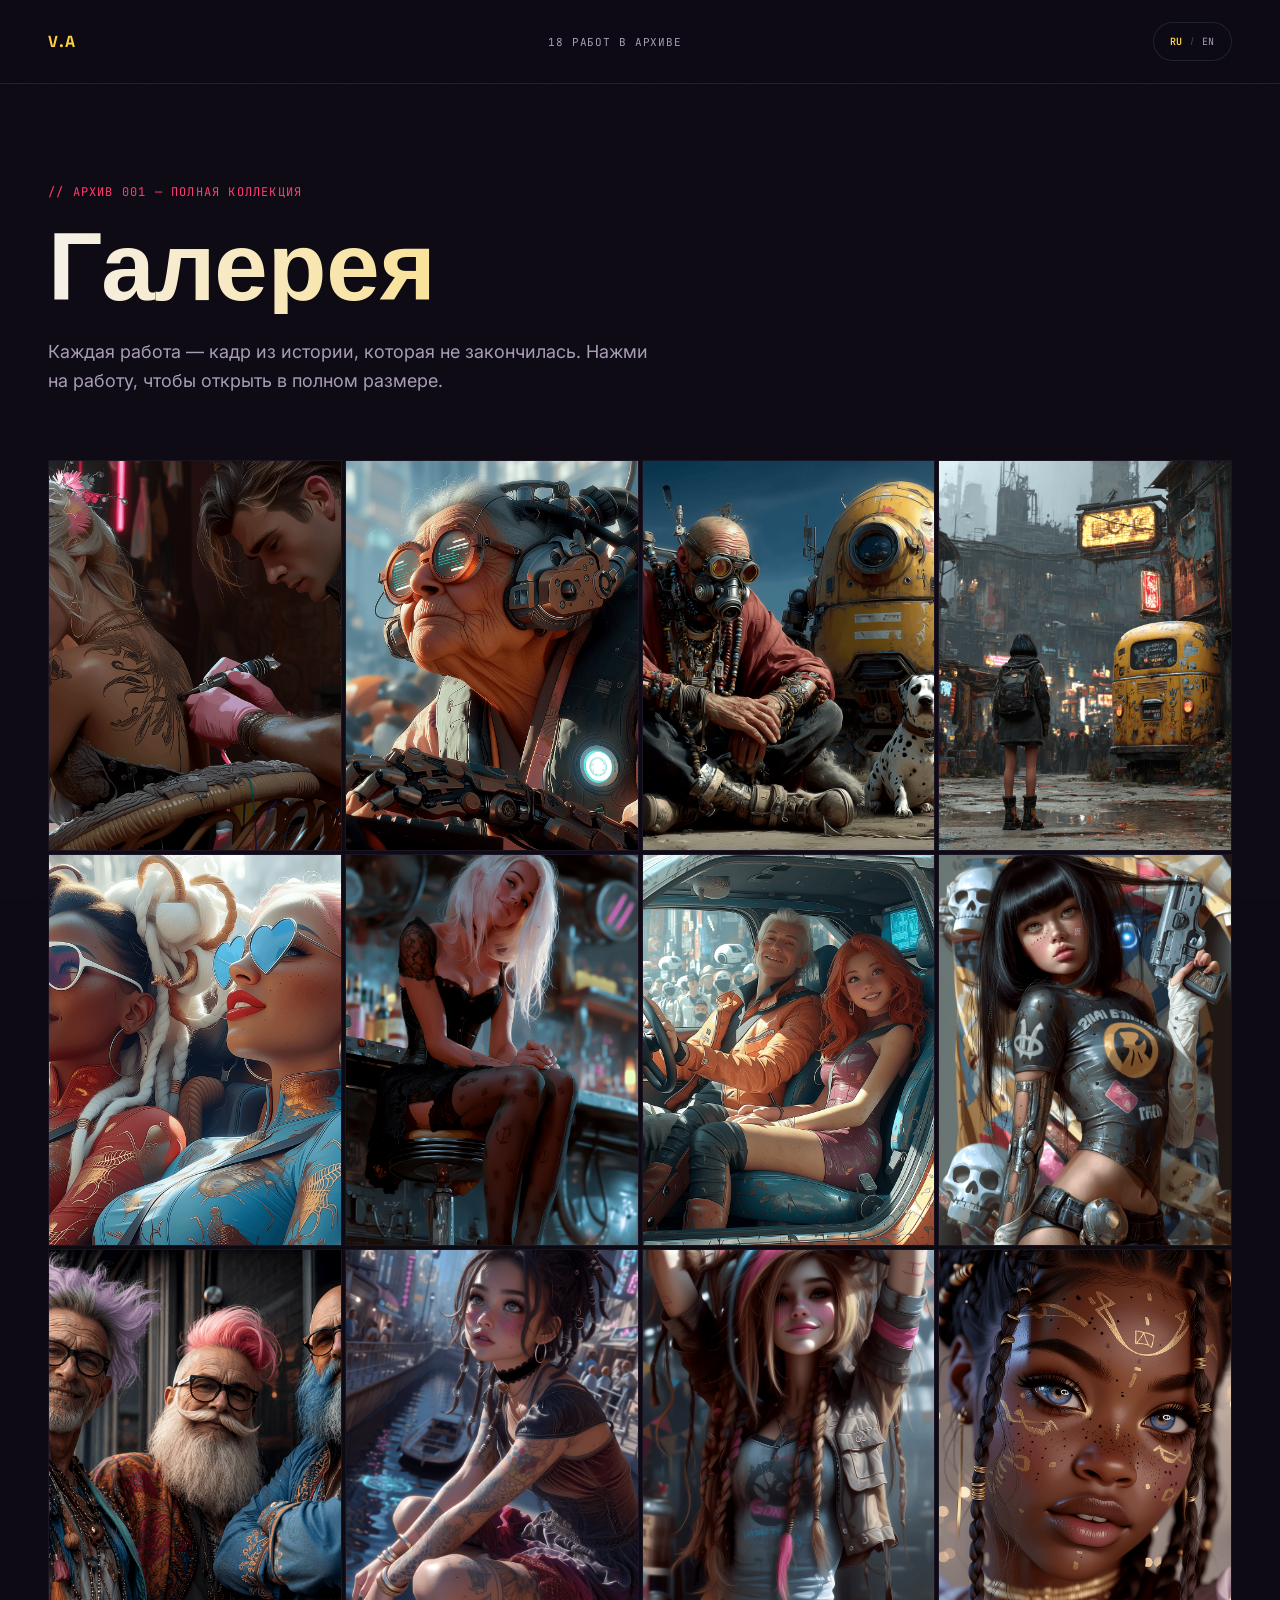
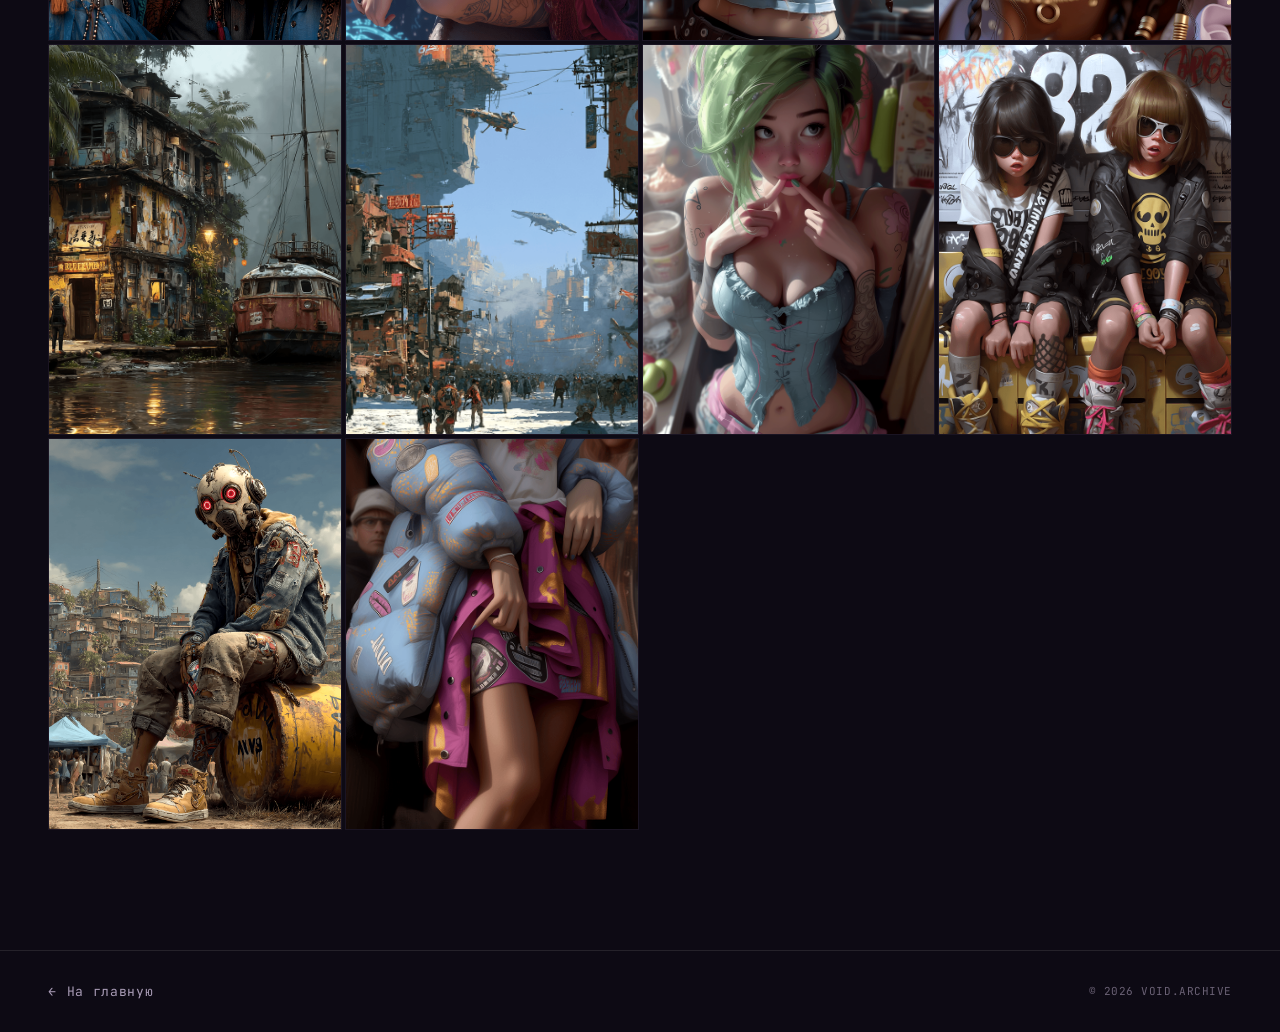
==== gallery.html @ def4d303 "Add files via upload" ====
<!DOCTYPE html>
<html lang="ru">
<head>
<meta charset="UTF-8">
<meta name="viewport" content="width=device-width, initial-scale=1.0">
<title>VOID.ARCHIVE — Галерея</title>
<link rel="preconnect" href="https://fonts.googleapis.com">
<link rel="preconnect" href="https://fonts.gstatic.com" crossorigin>
<link href="https://fonts.googleapis.com/css2?family=Space+Grotesk:wght@400;500;600;700&family=Inter:wght@400;500&family=JetBrains+Mono:wght@400;500&display=swap" rel="stylesheet">
<link rel="stylesheet" href="style.css">
<link rel="stylesheet" href="gallery-page.css">
</head>
<body class="gallery-page-body">

<div class="grain"></div>

<!-- top bar -->
<header class="exhibit-bar">
  <a href="index.html" class="exhibit-bar__logo">V.A</a>
  <span class="exhibit-bar__count" id="galleryCount">— works in the archive</span>
  <button class="lang-switch lang-switch--exhibit" id="langSwitch" aria-label="Switch language">
    <span class="lang-switch__opt active" data-lang="ru">RU</span>
    <span class="lang-switch__sep">/</span>
    <span class="lang-switch__opt" data-lang="en">EN</span>
  </button>
</header>

<!-- exhibit intro -->
<section class="exhibit-intro">
  <p class="exhibit-intro__eyebrow">// АРХИВ 001 — ПОЛНАЯ КОЛЛЕКЦИЯ</p>
  <h1 class="exhibit-intro__title" data-i18n="gallery.title">Галерея</h1>
  <p class="exhibit-intro__desc" data-i18n="gallery.desc">Каждая работа — кадр из истории, которая не закончилась. Нажми на работу, чтобы открыть в полном размере.</p>
</section>

<!-- full gallery -->
<section class="exhibit-grid-wrap">
  <div class="exhibit-grid" id="galleryGrid">
    <!-- generated by JS -->
  </div>
</section>

<footer class="exhibit-footer">
  <a href="index.html" class="exhibit-footer__back">
    <span class="exhibit-footer__arrow">←</span>
    <span data-i18n="gallery.back">На главную</span>
  </a>
  <span class="exhibit-footer__copy">© 2026 VOID.ARCHIVE</span>
</footer>

<script src="data.js"></script>
<script src="lightbox.js"></script>
<script src="gallery.js"></script>
</body>
</html>
---- style.css ----
/* ===== TOKENS ===== */
:root {
  --bg: #0d0a14;
  --surface: #1a1422;
  --surface-2: #221a2d;
  --text: #f5f0e8;
  --text-dim: #a89bb5;
  --accent: #ffd23f;
  --accent-2: #ff3d6e;
  --accent-3: #00e5ff;
  --border: rgba(245, 240, 232, 0.1);
  --font-display: 'Space Grotesk', sans-serif;
  --font-body: 'Inter', sans-serif;
  --font-mono: 'JetBrains Mono', monospace;
}

* { margin: 0; padding: 0; box-sizing: border-box; }

html { scroll-behavior: smooth; }

body {
  background: var(--bg);
  color: var(--text);
  font-family: var(--font-body);
  overflow-x: hidden;
  -webkit-font-smoothing: antialiased;
}

a { color: inherit; text-decoration: none; }

::selection { background: var(--accent); color: var(--bg); }

/* ===== ATMOSPHERE ===== */
.grain {
  position: fixed; inset: 0; pointer-events: none; z-index: 100;
  opacity: 0.04; mix-blend-mode: overlay;
  background-image: url("data:image/svg+xml,%3Csvg xmlns='http://www.w3.org/2000/svg' width='100' height='100'%3E%3Cfilter id='n'%3E%3CfeTurbulence type='fractalNoise' baseFrequency='0.9' numOctaves='2' stitchTiles='stitch'/%3E%3C/filter%3E%3Crect width='100%25' height='100%25' filter='url(%23n)'/%3E%3C/svg%3E");
}

.scanline {
  position: fixed; top: 0; left: 0; width: 100%; height: 2px;
  background: linear-gradient(90deg, transparent, var(--accent-2), var(--accent), var(--accent-3), transparent);
  opacity: 0.3; z-index: 99; pointer-events: none;
  animation: scan 8s linear infinite;
}
@keyframes scan {
  0% { top: -2px; }
  100% { top: 100%; }
}

@media (prefers-reduced-motion: reduce) {
  .scanline { display: none; }
  html { scroll-behavior: auto; }
  * { animation-duration: 0.01ms !important; transition-duration: 0.01ms !important; }
}

/* ===== SIDE NAV ===== */
.side-nav {
  position: fixed; top: 0; left: 0; height: 100vh; width: 88px;
  display: flex; flex-direction: column; align-items: center;
  justify-content: center; gap: 80px; padding: 32px 0;
  z-index: 50; border-right: 1px solid var(--border);
  background: rgba(8, 9, 12, 0.6); backdrop-filter: blur(8px);
}

.side-nav__brand {
  position: absolute; top: 32px;
  font-family: var(--font-display); font-weight: 700; font-size: 14px;
  letter-spacing: 0.1em; color: var(--accent);
  writing-mode: vertical-rl;
}

.side-nav__links {
  list-style: none; display: flex; flex-direction: column; gap: 40px;
}

.side-nav__links a {
  display: block; font-family: var(--font-mono); font-size: 11px;
  letter-spacing: 0.05em; color: var(--text-dim);
  writing-mode: vertical-rl; text-orientation: mixed;
  position: relative; padding-left: 16px;
  transition: color 0.3s ease;
}

.side-nav__links a::before {
  content: attr(data-label);
  position: absolute; top: -20px; left: 50%; transform: translateX(-50%);
  font-size: 9px; color: var(--accent); opacity: 0.6;
}

.side-nav__links a:hover,
.side-nav__links a.active {
  color: var(--text);
}

.side-nav__links a.active::after {
  content: ''; position: absolute; right: -14px; top: 50%;
  width: 4px; height: 4px; border-radius: 50%;
  background: var(--accent); box-shadow: 0 0 8px var(--accent);
}

.lang-switch {
  position: fixed; top: 32px; left: 24px; z-index: 60;
  display: flex; align-items: center; gap: 6px;
  background: rgba(13,10,20,0.6); backdrop-filter: blur(8px);
  border: 1px solid var(--border); border-radius: 20px;
  padding: 8px 4px; cursor: pointer;
  writing-mode: vertical-rl;
}

.lang-switch__opt {
  font-family: var(--font-mono); font-size: 10px; letter-spacing: 0.05em;
  color: var(--text-dim); padding: 4px 2px; transition: color 0.3s ease;
}

.lang-switch__opt.active { color: var(--accent); font-weight: 600; }

.lang-switch__sep { color: var(--text-dim); opacity: 0.4; font-size: 10px; }

@media (max-width: 768px) {
  .lang-switch {
    top: 16px; left: auto; right: 16px;
    writing-mode: horizontal-tb;
    padding: 8px 12px;
  }
}

@media (max-width: 768px) {
  .side-nav { display: none; }
}

/* ===== HERO ===== */
.hero {
  position: relative; min-height: 100vh; margin-left: 88px;
  display: flex; align-items: center; padding: 0 80px;
  overflow: hidden;
}

.hero__bg {
  position: absolute; inset: 0; z-index: -2;
  overflow: hidden;
}

.hero__slide {
  position: absolute; inset: 0;
  background-size: cover; background-position: center;
  opacity: 0; transition: opacity 1.8s ease;
}

.hero__slide.active { opacity: 1; }

.hero__bg::after {
  content: '';
  position: absolute; inset: 0;
  background:
    linear-gradient(180deg, rgba(13,10,20,0.55) 0%, rgba(13,10,20,0.75) 55%, rgba(13,10,20,0.96) 100%),
    linear-gradient(90deg, rgba(13,10,20,0.5) 0%, transparent 45%);
  z-index: 1;
}

.hero__grid {
  position: absolute; inset: 0; z-index: -1; opacity: 0.4;
  background-image:
    linear-gradient(var(--border) 1px, transparent 1px),
    linear-gradient(90deg, var(--border) 1px, transparent 1px);
  background-size: 64px 64px;
  mask-image: linear-gradient(to bottom, transparent, rgba(0,0,0,0.6) 30%, transparent 80%);
}

.hero__content { max-width: 720px; }

.hero__eyebrow {
  font-family: var(--font-mono); font-size: 12px; color: var(--accent);
  letter-spacing: 0.08em; margin-bottom: 24px;
}

.hero__title {
  font-family: var(--font-display); font-weight: 700;
  font-size: clamp(42px, 7vw, 84px); line-height: 1.02;
  letter-spacing: -0.01em; display: flex; flex-direction: column;
  margin-bottom: 32px;
}

.hero__title .accent { color: var(--accent); }

.hero__sub {
  font-size: 17px; color: var(--text-dim); line-height: 1.6;
  margin-bottom: 40px; max-width: 480px;
}

.hero__cta {
  display: inline-flex; align-items: center; gap: 10px;
  font-family: var(--font-mono); font-size: 13px; letter-spacing: 0.05em;
  padding: 16px 28px; border: 1px solid var(--accent); color: var(--accent);
  border-radius: 2px; transition: all 0.35s ease; position: relative; z-index: 5;
}

.hero__cta:hover {
  background: linear-gradient(90deg, var(--accent-2), var(--accent));
  color: var(--bg); border-color: transparent;
  box-shadow: 0 4px 24px rgba(255, 61, 110, 0.35);
}

.hero__cta-arrow { transition: transform 0.3s ease; }
.hero__cta:hover .hero__cta-arrow { transform: translateY(3px); }

.hero__tag {
  position: absolute; bottom: 40px; right: 80px;
  font-family: var(--font-mono); font-size: 11px; color: var(--text-dim);
  letter-spacing: 0.1em; opacity: 0.5;
}

.hero__dots {
  position: absolute; bottom: 44px; left: 88px; z-index: 5;
  display: flex; gap: 10px;
}

.hero__dot {
  width: 28px; height: 3px; background: rgba(245,240,232,0.25);
  border: none; cursor: pointer; transition: background 0.3s ease;
  padding: 0;
}

.hero__dot.active { background: var(--accent); }

@media (max-width: 768px) {
  .hero__dots { left: 24px; }
}

@media (max-width: 768px) {
  .hero { margin-left: 0; padding: 0 24px; }
  .hero__tag { right: 24px; }
}

/* ===== SECTION HEAD (shared) ===== */
.section-head {
  margin-left: 88px; padding: 0 80px; max-width: 760px;
  margin-bottom: 64px;
}

.section-head__num {
  font-family: var(--font-mono); font-size: 12px; color: var(--accent);
  letter-spacing: 0.1em;
}

.section-head__title {
  font-family: var(--font-display); font-weight: 600;
  font-size: clamp(32px, 4vw, 48px); margin: 12px 0 16px;
}

.section-head__desc {
  color: var(--text-dim); font-size: 16px; line-height: 1.6;
}

@media (max-width: 768px) {
  .section-head { margin-left: 0; padding: 0 24px; }
}

/* ===== GALLERY ===== */
.gallery { padding: 120px 0 100px; }

.showcase__more {
  margin-left: 88px; padding: 0 80px;
  display: flex; justify-content: center; margin-top: 56px;
}

.showcase__more-btn {
  display: inline-flex; align-items: center; gap: 12px;
  font-family: var(--font-mono); font-size: 14px; letter-spacing: 0.05em;
  padding: 18px 36px; border: 1px solid var(--accent); color: var(--accent);
  border-radius: 2px; transition: all 0.35s ease;
}

.showcase__more-btn:hover {
  background: linear-gradient(90deg, var(--accent-2), var(--accent));
  color: var(--bg); border-color: transparent;
  box-shadow: 0 4px 24px rgba(255, 61, 110, 0.35);
}

.showcase__more-arrow { transition: transform 0.3s ease; }
.showcase__more-btn:hover .showcase__more-arrow { transform: translateX(4px); }

@media (max-width: 768px) {
  .showcase__more { margin-left: 0; padding: 0 24px; }
}


.gallery__grid {
  margin-left: 88px; padding: 0 80px;
  display: grid; grid-template-columns: repeat(3, 1fr); gap: 2px;
}

@media (max-width: 1024px) {
  .gallery__grid { grid-template-columns: repeat(2, 1fr); }
}
@media (max-width: 768px) {
  .gallery__grid { margin-left: 0; padding: 0 24px; grid-template-columns: 1fr; }
}

.work {
  position: relative; aspect-ratio: 4/5; overflow: hidden;
  background: var(--surface); cursor: pointer;
  border: 1px solid transparent;
  transition: border-color 0.4s ease;
}

.work:hover {
  border-color: var(--accent-2);
  box-shadow: 0 0 32px rgba(255, 61, 110, 0.18);
}

.work__img {
  position: absolute; inset: 0; width: 100%; height: 100%;
  object-fit: cover; display: block;
  filter: saturate(0.95) contrast(1.03);
  transition: transform 0.6s ease, filter 0.4s ease;
}

.work:hover .work__img {
  transform: scale(1.04);
  filter: saturate(1.05) contrast(1.05);
}

.work__placeholder {
  position: absolute; inset: 0;
  display: flex; flex-direction: column; align-items: center; justify-content: center;
  gap: 12px;
  background:
    repeating-linear-gradient(135deg, var(--surface) 0 2px, var(--surface-2) 2px 4px);
}

.work__placeholder-icon {
  font-family: var(--font-mono); font-size: 10px; color: var(--text-dim);
  letter-spacing: 0.1em; opacity: 0.6;
}

.work__info {
  position: absolute; left: 0; right: 0; bottom: 0; padding: 20px;
  background: linear-gradient(to top, rgba(8,9,12,0.92), transparent);
  transform: translateY(8px); opacity: 0;
  transition: all 0.4s ease;
}

.work:hover .work__info { transform: translateY(0); opacity: 1; }

.work__title {
  font-family: var(--font-display); font-weight: 600; font-size: 16px;
  margin-bottom: 4px;
}

.work__meta {
  font-family: var(--font-mono); font-size: 10px; color: var(--accent);
  letter-spacing: 0.05em;
}

.work__scan {
  position: absolute; top: 0; left: 0; right: 0; height: 1px;
  background: var(--accent-3); box-shadow: 0 0 12px var(--accent-3);
  transform: translateY(-100%); opacity: 0;
  transition: none;
}

.work:hover .work__scan {
  animation: scanWork 1.4s ease-in-out;
}

@keyframes scanWork {
  0% { transform: translateY(0); opacity: 1; }
  100% { transform: translateY(420px); opacity: 0; }
}

.work__coord {
  position: absolute; top: 14px; right: 14px;
  font-family: var(--font-mono); font-size: 9px; color: var(--text-dim);
  opacity: 0; transition: opacity 0.4s ease; letter-spacing: 0.05em;
}

.work:hover .work__coord { opacity: 0.85; color: var(--accent-3); }

/* ===== ABOUT ===== */
.about {
  margin-left: 88px; padding: 100px 80px;
  display: grid; grid-template-columns: 360px 1fr; gap: 80px;
  align-items: start; border-top: 1px solid var(--border);
}

@media (max-width: 1024px) {
  .about { grid-template-columns: 1fr; gap: 48px; }
}
@media (max-width: 768px) {
  .about { margin-left: 0; padding: 80px 24px; }
}

.about__frame {
  position: relative; aspect-ratio: 3/4;
  background: var(--surface);
}

.about__photo {
  position: absolute; inset: 0; width: 100%; height: 100%;
  object-fit: cover; display: block;
  filter: saturate(1.02) contrast(1.02);
}

.about__placeholder {
  position: absolute; inset: 0;
  display: none; align-items: center; justify-content: center;
  font-family: var(--font-mono); font-size: 11px; color: var(--text-dim);
  letter-spacing: 0.1em;
  background: repeating-linear-gradient(135deg, var(--surface) 0 2px, var(--surface-2) 2px 4px);
}

.about__frame-corner {
  position: absolute; width: 20px; height: 20px;
  border: 1px solid var(--accent);
}
.about__frame-corner.tl { top: -1px; left: -1px; border-width: 1px 0 0 1px; }
.about__frame-corner.tr { top: -1px; right: -1px; border-width: 1px 1px 0 0; }
.about__frame-corner.bl { bottom: -1px; left: -1px; border-width: 0 0 1px 1px; }
.about__frame-corner.br { bottom: -1px; right: -1px; border-width: 0 1px 1px 0; }

.about__content { padding-top: 8px; }

.about__text {
  color: var(--text-dim); font-size: 16px; line-height: 1.7;
  margin: 20px 0; max-width: 560px;
}

.about__stats {
  display: flex; gap: 48px; margin-top: 40px; flex-wrap: wrap;
}

.about__stat { display: flex; flex-direction: column; gap: 4px; }

.about__stat-num {
  font-family: var(--font-display); font-weight: 700; font-size: 32px;
  background: linear-gradient(90deg, var(--accent), var(--accent-2));
  -webkit-background-clip: text; background-clip: text; color: transparent;
}

.about__stat-label {
  font-family: var(--font-mono); font-size: 11px; color: var(--text-dim);
  letter-spacing: 0.05em;
}

/* ===== REVIEWS ===== */
.reviews {
  margin-left: 88px; padding: 100px 80px;
  border-top: 1px solid var(--border);
}

@media (max-width: 768px) {
  .reviews { margin-left: 0; padding: 80px 24px; }
}

.reviews__layout {
  display: grid; grid-template-columns: 360px 1fr; gap: 60px;
  align-items: start;
}

@media (max-width: 1024px) {
  .reviews__layout { grid-template-columns: 1fr; gap: 40px; }
}

/* form */
.review-form {
  display: flex; flex-direction: column; gap: 8px;
  background: var(--surface); padding: 28px;
  border: 1px solid var(--border); border-radius: 4px;
}

.review-form__label {
  font-family: var(--font-mono); font-size: 11px; color: var(--text-dim);
  letter-spacing: 0.05em; margin-top: 12px;
}

.review-form__label:first-child { margin-top: 0; }

.review-form__input {
  background: var(--surface-2); border: 1px solid var(--border);
  color: var(--text); font-family: var(--font-body); font-size: 14px;
  padding: 12px 14px; border-radius: 3px; outline: none;
  transition: border-color 0.3s ease;
}

.review-form__input:focus { border-color: var(--accent); }

.review-form__textarea { resize: vertical; min-height: 90px; }

.star-input { display: flex; gap: 4px; }

.star {
  background: none; border: none; cursor: pointer;
  font-size: 24px; color: var(--text-dim); opacity: 0.4;
  transition: all 0.2s ease; padding: 2px;
}

.star.filled { color: var(--accent); opacity: 1; }
.star:hover { transform: scale(1.15); }

.review-form__submit {
  margin-top: 20px; padding: 14px 24px;
  background: linear-gradient(90deg, var(--accent-2), var(--accent));
  color: var(--bg); border: none; border-radius: 3px;
  font-family: var(--font-mono); font-size: 13px; letter-spacing: 0.05em;
  font-weight: 600; cursor: pointer; transition: opacity 0.3s ease;
}

.review-form__submit:hover { opacity: 0.88; }
.review-form__submit:disabled { opacity: 0.5; cursor: not-allowed; }

.review-form__status {
  font-family: var(--font-mono); font-size: 12px; color: var(--accent-3);
  min-height: 16px; margin-top: 4px;
}

/* list */
.reviews__list {
  display: flex; flex-direction: column; gap: 1px;
  max-height: 560px; overflow-y: auto;
}

.reviews__loading, .reviews__empty {
  font-family: var(--font-mono); font-size: 13px; color: var(--text-dim);
  padding: 20px 0;
}

.review-card {
  background: var(--surface); padding: 20px 24px;
  border: 1px solid var(--border); border-radius: 3px;
  margin-bottom: 12px;
}

.review-card__head {
  display: flex; justify-content: space-between; align-items: baseline;
  margin-bottom: 8px; gap: 12px; flex-wrap: wrap;
}

.review-card__name {
  font-family: var(--font-display); font-weight: 600; font-size: 15px;
}

.review-card__stars { color: var(--accent); font-size: 13px; letter-spacing: 1px; }

.review-card__date {
  font-family: var(--font-mono); font-size: 10px; color: var(--text-dim);
}

.review-card__text {
  color: var(--text-dim); font-size: 14px; line-height: 1.6;
}

/* ===== CONTACT ===== */
.contact {
  margin-left: 88px; padding: 100px 80px 0;
  border-top: 1px solid var(--border);
}

@media (max-width: 768px) {
  .contact { margin-left: 0; padding: 80px 24px 0; }
}

.contact__inner { max-width: 760px; }

.contact__text {
  color: var(--text-dim); font-size: 16px; margin: 16px 0 48px;
}

.contact__grid {
  display: grid; grid-template-columns: repeat(3, 1fr); gap: 1px;
  margin-bottom: 80px;
}

@media (max-width: 768px) {
  .contact__grid { grid-template-columns: 1fr; }
}

.contact__card {
  background: var(--surface); padding: 28px;
  display: flex; flex-direction: column; gap: 8px;
  border: 1px solid var(--border);
  transition: all 0.3s ease;
}

.contact__card:hover {
  background: var(--surface-2); border-color: var(--accent);
}

.contact__card-label {
  font-family: var(--font-mono); font-size: 10px; color: var(--text-dim);
  letter-spacing: 0.1em; text-transform: uppercase;
}

.contact__card-value {
  font-family: var(--font-display); font-weight: 600; font-size: 17px;
}

.footer {
  display: flex; justify-content: space-between; padding: 32px 0;
  border-top: 1px solid var(--border);
  font-family: var(--font-mono); font-size: 11px; color: var(--text-dim);
  letter-spacing: 0.05em;
}

@media (max-width: 768px) {
  .footer { flex-direction: column; gap: 8px; }
}

.work[role="button"] { cursor: zoom-in; }
.work[role="button"]:focus-visible { outline: 2px solid var(--accent-3); outline-offset: 3px; }

/* ===== LIGHTBOX ===== */
.lightbox {
  position: fixed; inset: 0; z-index: 200;
  background: rgba(8, 6, 12, 0.96);
  display: flex; align-items: center; justify-content: center;
  opacity: 0; visibility: hidden;
  transition: opacity 0.3s ease;
}

.lightbox.open { opacity: 1; visibility: visible; }

.lightbox__stage {
  max-width: 88vw; max-height: 86vh;
  display: flex; flex-direction: column; align-items: center; gap: 16px;
}

.lightbox__img {
  max-width: 88vw; max-height: 76vh; object-fit: contain;
  border: 1px solid var(--border);
  box-shadow: 0 20px 60px rgba(0,0,0,0.5);
}

.lightbox__caption {
  display: flex; flex-direction: column; align-items: center; gap: 4px;
  text-align: center;
}

.lightbox__title {
  font-family: var(--font-display); font-weight: 600; font-size: 17px; color: var(--text);
}

.lightbox__meta {
  font-family: var(--font-mono); font-size: 11px; color: var(--accent);
  letter-spacing: 0.05em;
}

.lightbox__close {
  position: absolute; top: 24px; right: 28px;
  background: none; border: 1px solid var(--border); color: var(--text);
  width: 40px; height: 40px; border-radius: 50%; font-size: 16px;
  cursor: pointer; transition: all 0.3s ease; z-index: 5;
}

.lightbox__close:hover { border-color: var(--accent-2); color: var(--accent-2); }

.lightbox__nav {
  position: absolute; top: 50%; transform: translateY(-50%);
  background: none; border: 1px solid var(--border); color: var(--text);
  width: 48px; height: 48px; border-radius: 50%; font-size: 18px;
  cursor: pointer; transition: all 0.3s ease; z-index: 5;
}

.lightbox__nav:hover { border-color: var(--accent); color: var(--accent); }
.lightbox__nav--prev { left: 24px; }
.lightbox__nav--next { right: 24px; }

@media (max-width: 768px) {
  .lightbox__close { top: 14px; right: 14px; width: 36px; height: 36px; }
  .lightbox__nav { width: 40px; height: 40px; }
  .lightbox__nav--prev { left: 8px; }
  .lightbox__nav--next { right: 8px; }
}

/* focus visibility */
a:focus-visible {
  outline: 2px solid var(--accent); outline-offset: 2px;
}
---- gallery-page.css ----
/* ===== GALLERY PAGE — отдельный «выставочный» вид ===== */

.gallery-page-body {
  /* на этой странице нет боковой колонки — контент во всю ширину */
}

/* ===== TOP BAR ===== */
.exhibit-bar {
  position: sticky; top: 0; z-index: 50;
  display: flex; align-items: center; justify-content: space-between;
  padding: 22px 48px;
  background: rgba(13, 10, 20, 0.75); backdrop-filter: blur(10px);
  border-bottom: 1px solid var(--border);
}

.exhibit-bar__logo {
  font-family: var(--font-display); font-weight: 700; font-size: 16px;
  letter-spacing: 0.1em; color: var(--accent);
}

.exhibit-bar__count {
  font-family: var(--font-mono); font-size: 11px; color: var(--text-dim);
  letter-spacing: 0.08em; text-transform: uppercase;
}

.lang-switch--exhibit {
  position: static !important;
  writing-mode: horizontal-tb !important;
  padding: 8px 14px !important;
}

@media (max-width: 640px) {
  .exhibit-bar { padding: 16px 20px; }
  .exhibit-bar__count { display: none; }
}

/* ===== EXHIBIT INTRO ===== */
.exhibit-intro {
  padding: 100px 48px 64px;
  max-width: 920px;
}

.exhibit-intro__eyebrow {
  font-family: var(--font-mono); font-size: 12px; color: var(--accent-2);
  letter-spacing: 0.1em; margin-bottom: 20px;
}

.exhibit-intro__title {
  font-family: var(--font-display); font-weight: 700;
  font-size: clamp(48px, 8vw, 96px); line-height: 0.98;
  margin-bottom: 24px;
  background: linear-gradient(90deg, var(--text), var(--accent));
  -webkit-background-clip: text; background-clip: text; color: transparent;
}

.exhibit-intro__desc {
  font-size: 18px; color: var(--text-dim); line-height: 1.6;
  max-width: 600px;
}

@media (max-width: 640px) {
  .exhibit-intro { padding: 56px 20px 40px; }
}

/* ===== EXHIBIT GRID ===== */
.exhibit-grid-wrap {
  padding: 0 48px 120px;
}

.exhibit-grid {
  display: grid; grid-template-columns: repeat(4, 1fr); gap: 3px;
}

@media (max-width: 1200px) {
  .exhibit-grid { grid-template-columns: repeat(3, 1fr); }
}
@media (max-width: 860px) {
  .exhibit-grid { grid-template-columns: repeat(2, 1fr); }
}
@media (max-width: 560px) {
  .exhibit-grid { grid-template-columns: 1fr; }
  .exhibit-grid-wrap { padding: 0 20px 80px; }
}

/* Спокойный «музейный» hover — переопределяет сканлинии/координаты для этой страницы */
.exhibit-grid .work__coord { display: none; }

.exhibit-grid .work {
  aspect-ratio: 3/4;
}

.exhibit-grid .work__info {
  background: linear-gradient(to top, rgba(13,10,20,0.95), transparent);
}

/* ===== FOOTER ===== */
.exhibit-footer {
  display: flex; align-items: center; justify-content: space-between;
  padding: 32px 48px; border-top: 1px solid var(--border);
}

.exhibit-footer__back {
  display: flex; align-items: center; gap: 10px;
  font-family: var(--font-mono); font-size: 13px; color: var(--text-dim);
  letter-spacing: 0.05em; transition: color 0.3s ease;
}

.exhibit-footer__back:hover { color: var(--accent); }

.exhibit-footer__arrow { transition: transform 0.3s ease; }
.exhibit-footer__back:hover .exhibit-footer__arrow { transform: translateX(-4px); }

.exhibit-footer__copy {
  font-family: var(--font-mono); font-size: 11px; color: var(--text-dim);
  letter-spacing: 0.05em; opacity: 0.6;
}

@media (max-width: 640px) {
  .exhibit-footer { padding: 24px 20px; flex-direction: column; gap: 16px; align-items: flex-start; }
}
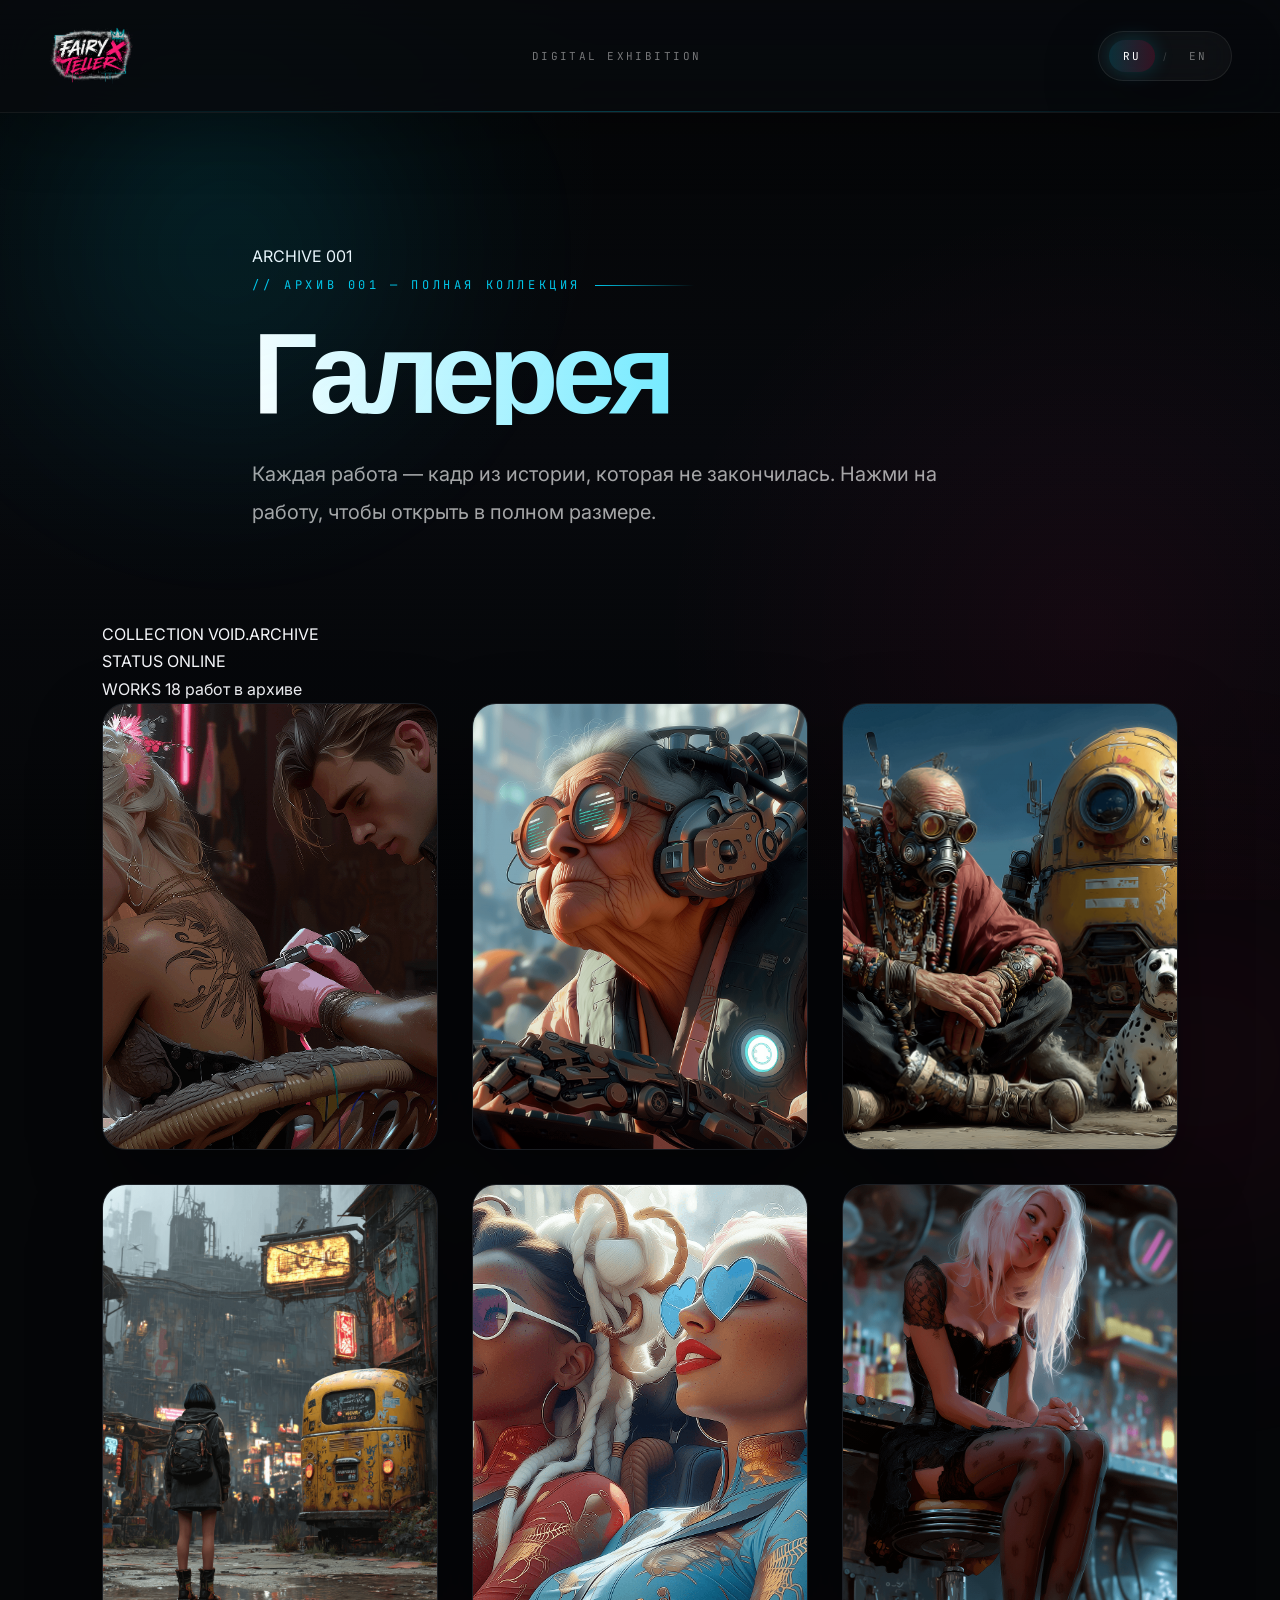
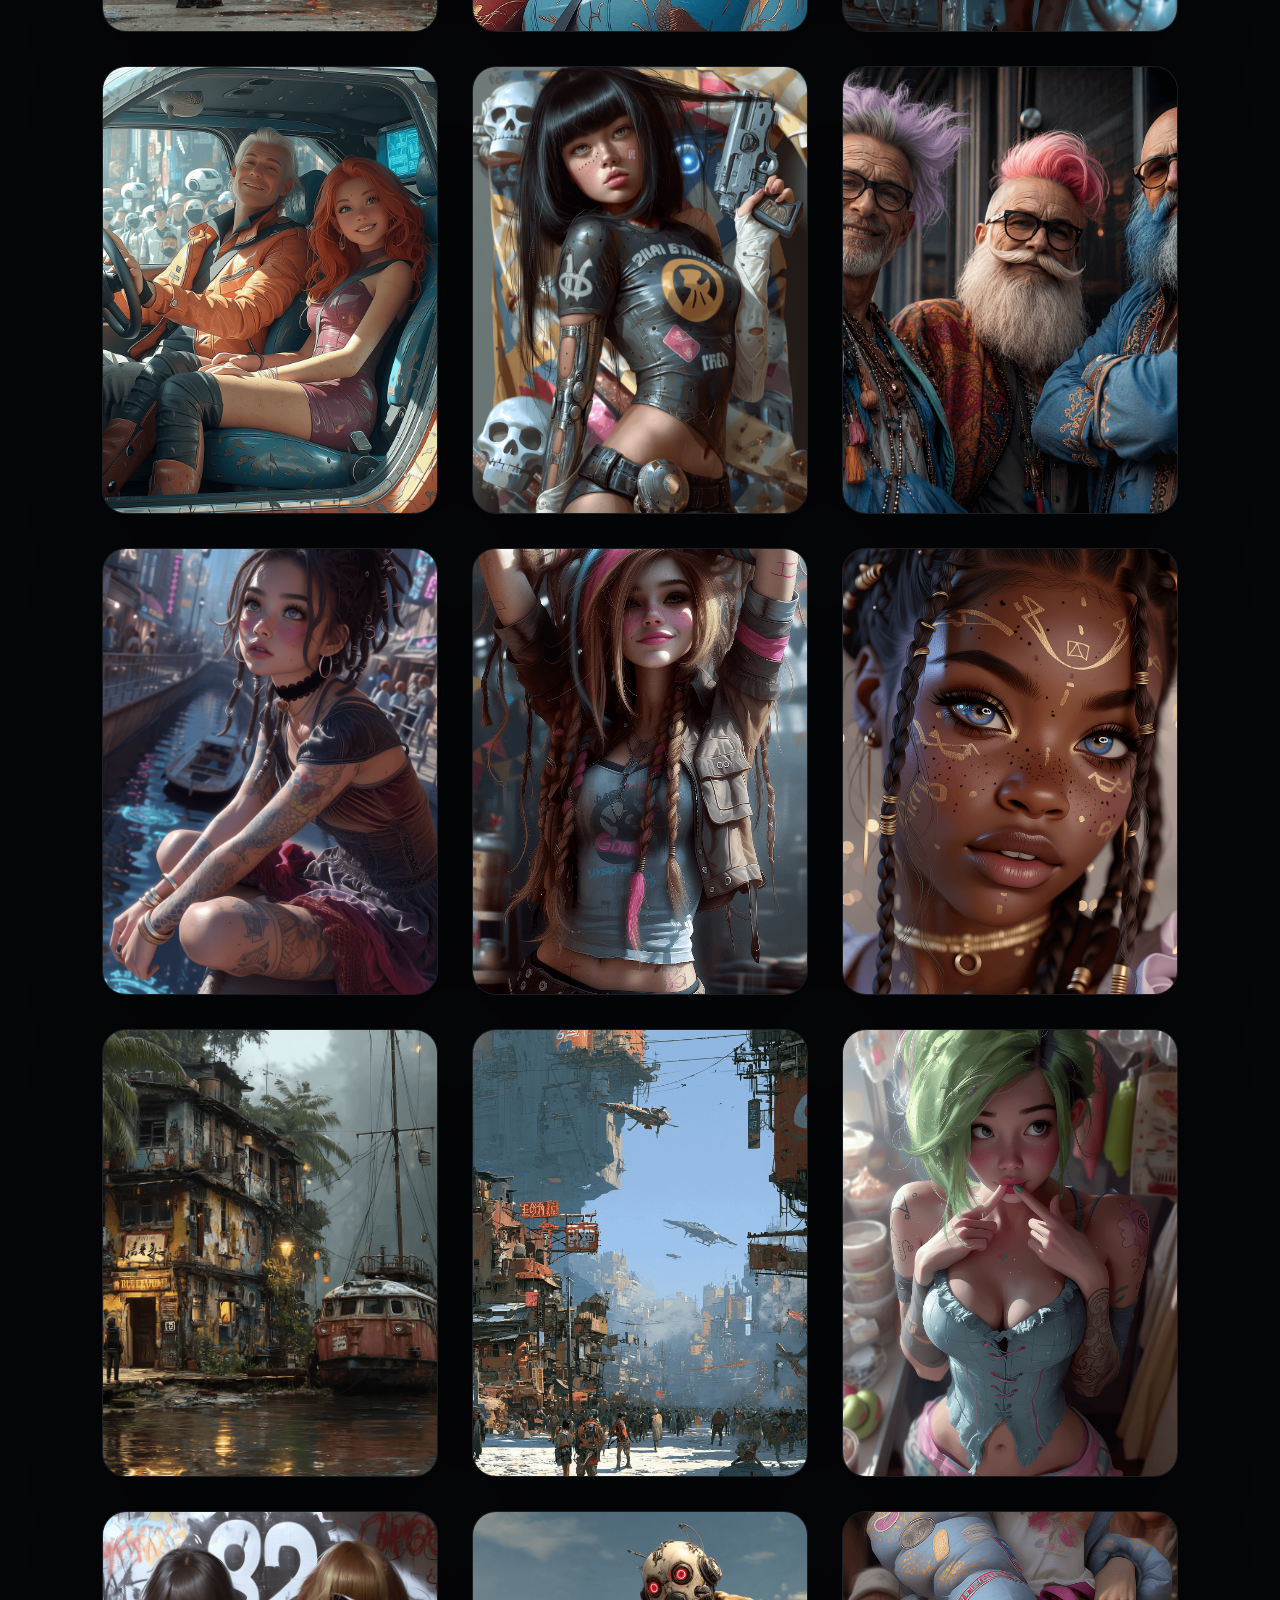
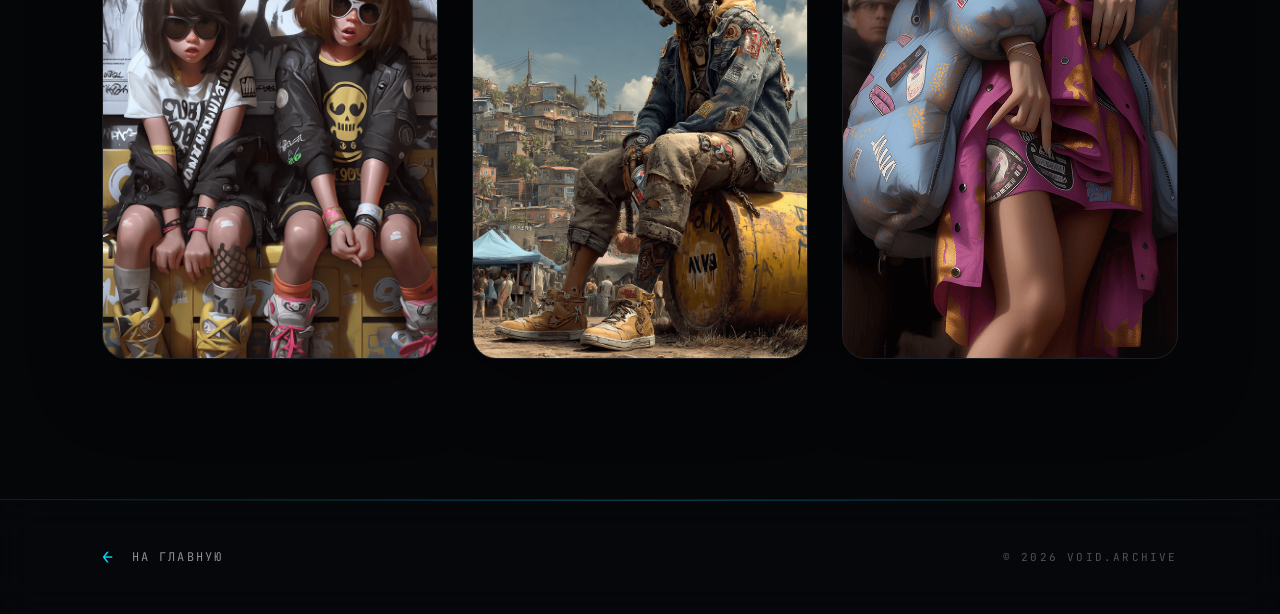
==== commit f12b2c1d: "Add files via upload" ====
--- a/gallery.html
+++ b/gallery.html
@@ -13,11 +13,23 @@
 <body class="gallery-page-body">
 
 <div class="grain"></div>
+<div class="scanline"></div>
+
+<div class="gallery-orb gallery-orb--left"></div>
+<div class="gallery-orb gallery-orb--right"></div>
+
+<div class="gallery-grid-bg"></div>
 
 <!-- top bar -->
 <header class="exhibit-bar">
-  <a href="index.html" class="exhibit-bar__logo">V.A</a>
-  <span class="exhibit-bar__count" id="galleryCount">— works in the archive</span>
+  <a href="index.html" class="exhibit-bar__logo">
+    <img src="assets/logo/logo.png" alt="Fairy Teller">
+  </a>
+  <span class="exhibit-bar__count">
+
+DIGITAL EXHIBITION
+
+</span>  
   <button class="lang-switch lang-switch--exhibit" id="langSwitch" aria-label="Switch language">
     <span class="lang-switch__opt active" data-lang="ru">RU</span>
     <span class="lang-switch__sep">/</span>
@@ -27,16 +39,71 @@
 
 <!-- exhibit intro -->
 <section class="exhibit-intro">
-  <p class="exhibit-intro__eyebrow">// АРХИВ 001 — ПОЛНАЯ КОЛЛЕКЦИЯ</p>
-  <h1 class="exhibit-intro__title" data-i18n="gallery.title">Галерея</h1>
+
+<div class="exhibit-intro__number">
+
+ARCHIVE 001
+
+</div>
+
+<div class="exhibit-intro__line"></div>
+
+<p class="exhibit-intro__eyebrow">
+
+// АРХИВ 001 — ПОЛНАЯ КОЛЛЕКЦИЯ
+
+</p>
+
+<h1 class="exhibit-intro__title" data-i18n="gallery.title">
+
+Галерея
+
+</h1>
   <p class="exhibit-intro__desc" data-i18n="gallery.desc">Каждая работа — кадр из истории, которая не закончилась. Нажми на работу, чтобы открыть в полном размере.</p>
 </section>
 
 <!-- full gallery -->
+
 <section class="exhibit-grid-wrap">
-  <div class="exhibit-grid" id="galleryGrid">
-    <!-- generated by JS -->
-  </div>
+
+<div class="gallery-meta">
+
+<div class="gallery-meta__item">
+
+<span class="gallery-meta__label">COLLECTION</span>
+
+<span class="gallery-meta__value">VOID.ARCHIVE</span>
+
+</div>
+
+<div class="gallery-meta__item">
+
+<span class="gallery-meta__label">STATUS</span>
+
+<span class="gallery-meta__value">ONLINE</span>
+
+</div>
+
+<div class="gallery-meta__item">
+
+<span class="gallery-meta__label">WORKS</span>
+
+<span class="gallery-meta__value" id="galleryCount">
+
+000
+
+</span>
+
+</div>
+
+</div>
+
+<div class="exhibit-grid" id="galleryGrid">
+
+<!-- generated by JS -->
+
+</div>
+
 </section>
 
 <footer class="exhibit-footer">
--- a/style.css
+++ b/style.css
@@ -1,678 +1,3823 @@
-/* ===== TOKENS ===== */
-:root {
-  --bg: #0d0a14;
-  --surface: #1a1422;
-  --surface-2: #221a2d;
-  --text: #f5f0e8;
-  --text-dim: #a89bb5;
-  --accent: #ffd23f;
-  --accent-2: #ff3d6e;
-  --accent-3: #00e5ff;
-  --border: rgba(245, 240, 232, 0.1);
-  --font-display: 'Space Grotesk', sans-serif;
-  --font-body: 'Inter', sans-serif;
-  --font-mono: 'JetBrains Mono', monospace;
-}
-
-* { margin: 0; padding: 0; box-sizing: border-box; }
-
-html { scroll-behavior: smooth; }
-
-body {
-  background: var(--bg);
-  color: var(--text);
-  font-family: var(--font-body);
-  overflow-x: hidden;
-  -webkit-font-smoothing: antialiased;
-}
-
-a { color: inherit; text-decoration: none; }
-
-::selection { background: var(--accent); color: var(--bg); }
-
-/* ===== ATMOSPHERE ===== */
-.grain {
-  position: fixed; inset: 0; pointer-events: none; z-index: 100;
-  opacity: 0.04; mix-blend-mode: overlay;
-  background-image: url("data:image/svg+xml,%3Csvg xmlns='http://www.w3.org/2000/svg' width='100' height='100'%3E%3Cfilter id='n'%3E%3CfeTurbulence type='fractalNoise' baseFrequency='0.9' numOctaves='2' stitchTiles='stitch'/%3E%3C/filter%3E%3Crect width='100%25' height='100%25' filter='url(%23n)'/%3E%3C/svg%3E");
-}
-
-.scanline {
-  position: fixed; top: 0; left: 0; width: 100%; height: 2px;
-  background: linear-gradient(90deg, transparent, var(--accent-2), var(--accent), var(--accent-3), transparent);
-  opacity: 0.3; z-index: 99; pointer-events: none;
-  animation: scan 8s linear infinite;
-}
-@keyframes scan {
-  0% { top: -2px; }
-  100% { top: 100%; }
-}
-
-@media (prefers-reduced-motion: reduce) {
-  .scanline { display: none; }
-  html { scroll-behavior: auto; }
-  * { animation-duration: 0.01ms !important; transition-duration: 0.01ms !important; }
-}
-
-/* ===== SIDE NAV ===== */
-.side-nav {
-  position: fixed; top: 0; left: 0; height: 100vh; width: 88px;
-  display: flex; flex-direction: column; align-items: center;
-  justify-content: center; gap: 80px; padding: 32px 0;
-  z-index: 50; border-right: 1px solid var(--border);
-  background: rgba(8, 9, 12, 0.6); backdrop-filter: blur(8px);
-}
-
-.side-nav__brand {
-  position: absolute; top: 32px;
-  font-family: var(--font-display); font-weight: 700; font-size: 14px;
-  letter-spacing: 0.1em; color: var(--accent);
-  writing-mode: vertical-rl;
-}
-
-.side-nav__links {
-  list-style: none; display: flex; flex-direction: column; gap: 40px;
-}
-
-.side-nav__links a {
-  display: block; font-family: var(--font-mono); font-size: 11px;
-  letter-spacing: 0.05em; color: var(--text-dim);
-  writing-mode: vertical-rl; text-orientation: mixed;
-  position: relative; padding-left: 16px;
-  transition: color 0.3s ease;
-}
-
-.side-nav__links a::before {
-  content: attr(data-label);
-  position: absolute; top: -20px; left: 50%; transform: translateX(-50%);
-  font-size: 9px; color: var(--accent); opacity: 0.6;
-}
-
-.side-nav__links a:hover,
-.side-nav__links a.active {
-  color: var(--text);
-}
-
-.side-nav__links a.active::after {
-  content: ''; position: absolute; right: -14px; top: 50%;
-  width: 4px; height: 4px; border-radius: 50%;
-  background: var(--accent); box-shadow: 0 0 8px var(--accent);
-}
-
-.lang-switch {
-  position: fixed; top: 32px; left: 24px; z-index: 60;
-  display: flex; align-items: center; gap: 6px;
-  background: rgba(13,10,20,0.6); backdrop-filter: blur(8px);
-  border: 1px solid var(--border); border-radius: 20px;
-  padding: 8px 4px; cursor: pointer;
-  writing-mode: vertical-rl;
-}
-
-.lang-switch__opt {
-  font-family: var(--font-mono); font-size: 10px; letter-spacing: 0.05em;
-  color: var(--text-dim); padding: 4px 2px; transition: color 0.3s ease;
-}
-
-.lang-switch__opt.active { color: var(--accent); font-weight: 600; }
-
-.lang-switch__sep { color: var(--text-dim); opacity: 0.4; font-size: 10px; }
-
-@media (max-width: 768px) {
-  .lang-switch {
-    top: 16px; left: auto; right: 16px;
-    writing-mode: horizontal-tb;
-    padding: 8px 12px;
-  }
-}
-
-@media (max-width: 768px) {
-  .side-nav { display: none; }
-}
-
-/* ===== HERO ===== */
-.hero {
-  position: relative; min-height: 100vh; margin-left: 88px;
-  display: flex; align-items: center; padding: 0 80px;
-  overflow: hidden;
-}
-
-.hero__bg {
-  position: absolute; inset: 0; z-index: -2;
-  overflow: hidden;
-}
-
-.hero__slide {
-  position: absolute; inset: 0;
-  background-size: cover; background-position: center;
-  opacity: 0; transition: opacity 1.8s ease;
-}
-
-.hero__slide.active { opacity: 1; }
-
-.hero__bg::after {
-  content: '';
-  position: absolute; inset: 0;
-  background:
-    linear-gradient(180deg, rgba(13,10,20,0.55) 0%, rgba(13,10,20,0.75) 55%, rgba(13,10,20,0.96) 100%),
-    linear-gradient(90deg, rgba(13,10,20,0.5) 0%, transparent 45%);
-  z-index: 1;
-}
-
-.hero__grid {
-  position: absolute; inset: 0; z-index: -1; opacity: 0.4;
-  background-image:
-    linear-gradient(var(--border) 1px, transparent 1px),
-    linear-gradient(90deg, var(--border) 1px, transparent 1px);
-  background-size: 64px 64px;
-  mask-image: linear-gradient(to bottom, transparent, rgba(0,0,0,0.6) 30%, transparent 80%);
-}
-
-.hero__content { max-width: 720px; }
-
-.hero__eyebrow {
-  font-family: var(--font-mono); font-size: 12px; color: var(--accent);
-  letter-spacing: 0.08em; margin-bottom: 24px;
-}
-
-.hero__title {
-  font-family: var(--font-display); font-weight: 700;
-  font-size: clamp(42px, 7vw, 84px); line-height: 1.02;
-  letter-spacing: -0.01em; display: flex; flex-direction: column;
-  margin-bottom: 32px;
-}
-
-.hero__title .accent { color: var(--accent); }
-
-.hero__sub {
-  font-size: 17px; color: var(--text-dim); line-height: 1.6;
-  margin-bottom: 40px; max-width: 480px;
-}
-
-.hero__cta {
-  display: inline-flex; align-items: center; gap: 10px;
-  font-family: var(--font-mono); font-size: 13px; letter-spacing: 0.05em;
-  padding: 16px 28px; border: 1px solid var(--accent); color: var(--accent);
-  border-radius: 2px; transition: all 0.35s ease; position: relative; z-index: 5;
-}
-
-.hero__cta:hover {
-  background: linear-gradient(90deg, var(--accent-2), var(--accent));
-  color: var(--bg); border-color: transparent;
-  box-shadow: 0 4px 24px rgba(255, 61, 110, 0.35);
-}
-
-.hero__cta-arrow { transition: transform 0.3s ease; }
-.hero__cta:hover .hero__cta-arrow { transform: translateY(3px); }
-
-.hero__tag {
-  position: absolute; bottom: 40px; right: 80px;
-  font-family: var(--font-mono); font-size: 11px; color: var(--text-dim);
-  letter-spacing: 0.1em; opacity: 0.5;
-}
-
-.hero__dots {
-  position: absolute; bottom: 44px; left: 88px; z-index: 5;
-  display: flex; gap: 10px;
-}
-
-.hero__dot {
-  width: 28px; height: 3px; background: rgba(245,240,232,0.25);
-  border: none; cursor: pointer; transition: background 0.3s ease;
-  padding: 0;
-}
-
-.hero__dot.active { background: var(--accent); }
-
-@media (max-width: 768px) {
-  .hero__dots { left: 24px; }
-}
-
-@media (max-width: 768px) {
-  .hero { margin-left: 0; padding: 0 24px; }
-  .hero__tag { right: 24px; }
-}
-
-/* ===== SECTION HEAD (shared) ===== */
-.section-head {
-  margin-left: 88px; padding: 0 80px; max-width: 760px;
-  margin-bottom: 64px;
-}
-
-.section-head__num {
-  font-family: var(--font-mono); font-size: 12px; color: var(--accent);
-  letter-spacing: 0.1em;
-}
-
-.section-head__title {
-  font-family: var(--font-display); font-weight: 600;
-  font-size: clamp(32px, 4vw, 48px); margin: 12px 0 16px;
-}
-
-.section-head__desc {
-  color: var(--text-dim); font-size: 16px; line-height: 1.6;
-}
-
-@media (max-width: 768px) {
-  .section-head { margin-left: 0; padding: 0 24px; }
-}
-
-/* ===== GALLERY ===== */
-.gallery { padding: 120px 0 100px; }
-
-.showcase__more {
-  margin-left: 88px; padding: 0 80px;
-  display: flex; justify-content: center; margin-top: 56px;
-}
-
-.showcase__more-btn {
-  display: inline-flex; align-items: center; gap: 12px;
-  font-family: var(--font-mono); font-size: 14px; letter-spacing: 0.05em;
-  padding: 18px 36px; border: 1px solid var(--accent); color: var(--accent);
-  border-radius: 2px; transition: all 0.35s ease;
-}
-
-.showcase__more-btn:hover {
-  background: linear-gradient(90deg, var(--accent-2), var(--accent));
-  color: var(--bg); border-color: transparent;
-  box-shadow: 0 4px 24px rgba(255, 61, 110, 0.35);
-}
-
-.showcase__more-arrow { transition: transform 0.3s ease; }
-.showcase__more-btn:hover .showcase__more-arrow { transform: translateX(4px); }
-
-@media (max-width: 768px) {
-  .showcase__more { margin-left: 0; padding: 0 24px; }
-}
-
-
-.gallery__grid {
-  margin-left: 88px; padding: 0 80px;
-  display: grid; grid-template-columns: repeat(3, 1fr); gap: 2px;
-}
-
-@media (max-width: 1024px) {
-  .gallery__grid { grid-template-columns: repeat(2, 1fr); }
-}
-@media (max-width: 768px) {
-  .gallery__grid { margin-left: 0; padding: 0 24px; grid-template-columns: 1fr; }
-}
-
-.work {
-  position: relative; aspect-ratio: 4/5; overflow: hidden;
-  background: var(--surface); cursor: pointer;
-  border: 1px solid transparent;
-  transition: border-color 0.4s ease;
-}
-
-.work:hover {
-  border-color: var(--accent-2);
-  box-shadow: 0 0 32px rgba(255, 61, 110, 0.18);
-}
-
-.work__img {
-  position: absolute; inset: 0; width: 100%; height: 100%;
-  object-fit: cover; display: block;
-  filter: saturate(0.95) contrast(1.03);
-  transition: transform 0.6s ease, filter 0.4s ease;
-}
-
-.work:hover .work__img {
-  transform: scale(1.04);
-  filter: saturate(1.05) contrast(1.05);
-}
-
-.work__placeholder {
-  position: absolute; inset: 0;
-  display: flex; flex-direction: column; align-items: center; justify-content: center;
-  gap: 12px;
-  background:
-    repeating-linear-gradient(135deg, var(--surface) 0 2px, var(--surface-2) 2px 4px);
-}
-
-.work__placeholder-icon {
-  font-family: var(--font-mono); font-size: 10px; color: var(--text-dim);
-  letter-spacing: 0.1em; opacity: 0.6;
-}
-
-.work__info {
-  position: absolute; left: 0; right: 0; bottom: 0; padding: 20px;
-  background: linear-gradient(to top, rgba(8,9,12,0.92), transparent);
-  transform: translateY(8px); opacity: 0;
-  transition: all 0.4s ease;
-}
-
-.work:hover .work__info { transform: translateY(0); opacity: 1; }
-
-.work__title {
-  font-family: var(--font-display); font-weight: 600; font-size: 16px;
-  margin-bottom: 4px;
-}
-
-.work__meta {
-  font-family: var(--font-mono); font-size: 10px; color: var(--accent);
-  letter-spacing: 0.05em;
-}
-
-.work__scan {
-  position: absolute; top: 0; left: 0; right: 0; height: 1px;
-  background: var(--accent-3); box-shadow: 0 0 12px var(--accent-3);
-  transform: translateY(-100%); opacity: 0;
-  transition: none;
-}
-
-.work:hover .work__scan {
-  animation: scanWork 1.4s ease-in-out;
-}
-
-@keyframes scanWork {
-  0% { transform: translateY(0); opacity: 1; }
-  100% { transform: translateY(420px); opacity: 0; }
-}
-
-.work__coord {
-  position: absolute; top: 14px; right: 14px;
-  font-family: var(--font-mono); font-size: 9px; color: var(--text-dim);
-  opacity: 0; transition: opacity 0.4s ease; letter-spacing: 0.05em;
-}
-
-.work:hover .work__coord { opacity: 0.85; color: var(--accent-3); }
-
-/* ===== ABOUT ===== */
-.about {
-  margin-left: 88px; padding: 100px 80px;
-  display: grid; grid-template-columns: 360px 1fr; gap: 80px;
-  align-items: start; border-top: 1px solid var(--border);
-}
-
-@media (max-width: 1024px) {
-  .about { grid-template-columns: 1fr; gap: 48px; }
-}
-@media (max-width: 768px) {
-  .about { margin-left: 0; padding: 80px 24px; }
-}
-
-.about__frame {
-  position: relative; aspect-ratio: 3/4;
-  background: var(--surface);
-}
-
-.about__photo {
-  position: absolute; inset: 0; width: 100%; height: 100%;
-  object-fit: cover; display: block;
-  filter: saturate(1.02) contrast(1.02);
-}
-
-.about__placeholder {
-  position: absolute; inset: 0;
-  display: none; align-items: center; justify-content: center;
-  font-family: var(--font-mono); font-size: 11px; color: var(--text-dim);
-  letter-spacing: 0.1em;
-  background: repeating-linear-gradient(135deg, var(--surface) 0 2px, var(--surface-2) 2px 4px);
-}
-
-.about__frame-corner {
-  position: absolute; width: 20px; height: 20px;
-  border: 1px solid var(--accent);
-}
-.about__frame-corner.tl { top: -1px; left: -1px; border-width: 1px 0 0 1px; }
-.about__frame-corner.tr { top: -1px; right: -1px; border-width: 1px 1px 0 0; }
-.about__frame-corner.bl { bottom: -1px; left: -1px; border-width: 0 0 1px 1px; }
-.about__frame-corner.br { bottom: -1px; right: -1px; border-width: 0 1px 1px 0; }
-
-.about__content { padding-top: 8px; }
-
-.about__text {
-  color: var(--text-dim); font-size: 16px; line-height: 1.7;
-  margin: 20px 0; max-width: 560px;
-}
-
-.about__stats {
-  display: flex; gap: 48px; margin-top: 40px; flex-wrap: wrap;
-}
-
-.about__stat { display: flex; flex-direction: column; gap: 4px; }
-
-.about__stat-num {
-  font-family: var(--font-display); font-weight: 700; font-size: 32px;
-  background: linear-gradient(90deg, var(--accent), var(--accent-2));
-  -webkit-background-clip: text; background-clip: text; color: transparent;
-}
-
-.about__stat-label {
-  font-family: var(--font-mono); font-size: 11px; color: var(--text-dim);
-  letter-spacing: 0.05em;
-}
-
-/* ===== REVIEWS ===== */
-.reviews {
-  margin-left: 88px; padding: 100px 80px;
-  border-top: 1px solid var(--border);
-}
-
-@media (max-width: 768px) {
-  .reviews { margin-left: 0; padding: 80px 24px; }
-}
-
-.reviews__layout {
-  display: grid; grid-template-columns: 360px 1fr; gap: 60px;
-  align-items: start;
-}
-
-@media (max-width: 1024px) {
-  .reviews__layout { grid-template-columns: 1fr; gap: 40px; }
-}
-
-/* form */
-.review-form {
-  display: flex; flex-direction: column; gap: 8px;
-  background: var(--surface); padding: 28px;
-  border: 1px solid var(--border); border-radius: 4px;
-}
-
-.review-form__label {
-  font-family: var(--font-mono); font-size: 11px; color: var(--text-dim);
-  letter-spacing: 0.05em; margin-top: 12px;
-}
-
-.review-form__label:first-child { margin-top: 0; }
-
-.review-form__input {
-  background: var(--surface-2); border: 1px solid var(--border);
-  color: var(--text); font-family: var(--font-body); font-size: 14px;
-  padding: 12px 14px; border-radius: 3px; outline: none;
-  transition: border-color 0.3s ease;
-}
-
-.review-form__input:focus { border-color: var(--accent); }
-
-.review-form__textarea { resize: vertical; min-height: 90px; }
-
-.star-input { display: flex; gap: 4px; }
-
-.star {
-  background: none; border: none; cursor: pointer;
-  font-size: 24px; color: var(--text-dim); opacity: 0.4;
-  transition: all 0.2s ease; padding: 2px;
-}
-
-.star.filled { color: var(--accent); opacity: 1; }
-.star:hover { transform: scale(1.15); }
-
-.review-form__submit {
-  margin-top: 20px; padding: 14px 24px;
-  background: linear-gradient(90deg, var(--accent-2), var(--accent));
-  color: var(--bg); border: none; border-radius: 3px;
-  font-family: var(--font-mono); font-size: 13px; letter-spacing: 0.05em;
-  font-weight: 600; cursor: pointer; transition: opacity 0.3s ease;
-}
-
-.review-form__submit:hover { opacity: 0.88; }
-.review-form__submit:disabled { opacity: 0.5; cursor: not-allowed; }
-
-.review-form__status {
-  font-family: var(--font-mono); font-size: 12px; color: var(--accent-3);
-  min-height: 16px; margin-top: 4px;
-}
-
-/* list */
-.reviews__list {
-  display: flex; flex-direction: column; gap: 1px;
-  max-height: 560px; overflow-y: auto;
-}
-
-.reviews__loading, .reviews__empty {
-  font-family: var(--font-mono); font-size: 13px; color: var(--text-dim);
-  padding: 20px 0;
-}
-
-.review-card {
-  background: var(--surface); padding: 20px 24px;
-  border: 1px solid var(--border); border-radius: 3px;
-  margin-bottom: 12px;
-}
-
-.review-card__head {
-  display: flex; justify-content: space-between; align-items: baseline;
-  margin-bottom: 8px; gap: 12px; flex-wrap: wrap;
-}
-
-.review-card__name {
-  font-family: var(--font-display); font-weight: 600; font-size: 15px;
-}
-
-.review-card__stars { color: var(--accent); font-size: 13px; letter-spacing: 1px; }
-
-.review-card__date {
-  font-family: var(--font-mono); font-size: 10px; color: var(--text-dim);
-}
-
-.review-card__text {
-  color: var(--text-dim); font-size: 14px; line-height: 1.6;
-}
-
-/* ===== CONTACT ===== */
-.contact {
-  margin-left: 88px; padding: 100px 80px 0;
-  border-top: 1px solid var(--border);
-}
-
-@media (max-width: 768px) {
-  .contact { margin-left: 0; padding: 80px 24px 0; }
-}
-
-.contact__inner { max-width: 760px; }
-
-.contact__text {
-  color: var(--text-dim); font-size: 16px; margin: 16px 0 48px;
-}
-
-.contact__grid {
-  display: grid; grid-template-columns: repeat(3, 1fr); gap: 1px;
-  margin-bottom: 80px;
-}
-
-@media (max-width: 768px) {
-  .contact__grid { grid-template-columns: 1fr; }
-}
-
-.contact__card {
-  background: var(--surface); padding: 28px;
-  display: flex; flex-direction: column; gap: 8px;
-  border: 1px solid var(--border);
-  transition: all 0.3s ease;
-}
-
-.contact__card:hover {
-  background: var(--surface-2); border-color: var(--accent);
-}
-
-.contact__card-label {
-  font-family: var(--font-mono); font-size: 10px; color: var(--text-dim);
-  letter-spacing: 0.1em; text-transform: uppercase;
-}
-
-.contact__card-value {
-  font-family: var(--font-display); font-weight: 600; font-size: 17px;
-}
-
-.footer {
-  display: flex; justify-content: space-between; padding: 32px 0;
-  border-top: 1px solid var(--border);
-  font-family: var(--font-mono); font-size: 11px; color: var(--text-dim);
-  letter-spacing: 0.05em;
-}
-
-@media (max-width: 768px) {
-  .footer { flex-direction: column; gap: 8px; }
-}
-
-.work[role="button"] { cursor: zoom-in; }
-.work[role="button"]:focus-visible { outline: 2px solid var(--accent-3); outline-offset: 3px; }
-
-/* ===== LIGHTBOX ===== */
-.lightbox {
-  position: fixed; inset: 0; z-index: 200;
-  background: rgba(8, 6, 12, 0.96);
-  display: flex; align-items: center; justify-content: center;
-  opacity: 0; visibility: hidden;
-  transition: opacity 0.3s ease;
-}
-
-.lightbox.open { opacity: 1; visibility: visible; }
-
-.lightbox__stage {
-  max-width: 88vw; max-height: 86vh;
-  display: flex; flex-direction: column; align-items: center; gap: 16px;
-}
-
-.lightbox__img {
-  max-width: 88vw; max-height: 76vh; object-fit: contain;
-  border: 1px solid var(--border);
-  box-shadow: 0 20px 60px rgba(0,0,0,0.5);
-}
-
-.lightbox__caption {
-  display: flex; flex-direction: column; align-items: center; gap: 4px;
-  text-align: center;
-}
-
-.lightbox__title {
-  font-family: var(--font-display); font-weight: 600; font-size: 17px; color: var(--text);
-}
-
-.lightbox__meta {
-  font-family: var(--font-mono); font-size: 11px; color: var(--accent);
-  letter-spacing: 0.05em;
-}
-
-.lightbox__close {
-  position: absolute; top: 24px; right: 28px;
-  background: none; border: 1px solid var(--border); color: var(--text);
-  width: 40px; height: 40px; border-radius: 50%; font-size: 16px;
-  cursor: pointer; transition: all 0.3s ease; z-index: 5;
-}
-
-.lightbox__close:hover { border-color: var(--accent-2); color: var(--accent-2); }
-
-.lightbox__nav {
-  position: absolute; top: 50%; transform: translateY(-50%);
-  background: none; border: 1px solid var(--border); color: var(--text);
-  width: 48px; height: 48px; border-radius: 50%; font-size: 18px;
-  cursor: pointer; transition: all 0.3s ease; z-index: 5;
-}
-
-.lightbox__nav:hover { border-color: var(--accent); color: var(--accent); }
-.lightbox__nav--prev { left: 24px; }
-.lightbox__nav--next { right: 24px; }
-
-@media (max-width: 768px) {
-  .lightbox__close { top: 14px; right: 14px; width: 36px; height: 36px; }
-  .lightbox__nav { width: 40px; height: 40px; }
-  .lightbox__nav--prev { left: 8px; }
-  .lightbox__nav--next { right: 8px; }
-}
-
-/* focus visibility */
-a:focus-visible {
-  outline: 2px solid var(--accent); outline-offset: 2px;
-}
+/* ==========================================================
+   FAIRYTELLER DESIGN SYSTEM
+========================================================== */
+
+:root{
+
+--bg:#050608;
+--bg2:#090b0f;
+--panel:rgba(255,255,255,.035);
+
+--cyan:#00d9ff;
+--pink:#ff1f74;
+--gold:#ffd56b;
+
+--accent:var(--gold);
+--accent-2:var(--pink);
+--accent-3:var(--cyan);
+
+--text:#f6f7fb;
+--text-soft:rgba(255,255,255,.70);
+--text-dim:rgba(255,255,255,.38);
+
+--border:rgba(255,255,255,.08);
+
+--shadow:
+0 40px 120px rgba(0,0,0,.55);
+
+--radius:28px;
+
+--font-display:"Space Grotesk",sans-serif;
+--font-body:"Inter",sans-serif;
+--font-mono:"JetBrains Mono",monospace;
+
+--gutter:80px;
+
+}
+
+/* gutter по ТЗ п.3: Desktop 80 / Laptop 60 / Tablet 40 / Mobile 20 */
+@media (max-width:1439px){ :root{ --gutter:60px; } }
+@media (max-width:1023px){ :root{ --gutter:40px; } }
+@media (max-width:767px){ :root{ --gutter:20px; } }
+
+
+
+/* ==========================================================
+RESET
+========================================================== */
+
+*,
+*::before,
+*::after{
+
+margin:0;
+padding:0;
+box-sizing:border-box;
+
+}
+
+html{
+
+scroll-behavior:smooth;
+
+}
+
+body{
+
+background:var(--bg);
+
+color:var(--text);
+
+font-family:var(--font-body);
+
+overflow-x:hidden;
+
+line-height:1.7;
+
+}
+
+img{
+
+display:block;
+
+max-width:100%;
+
+}
+
+a{
+
+text-decoration:none;
+
+color:inherit;
+
+}
+
+button{
+
+font:inherit;
+
+cursor:pointer;
+
+}
+
+
+
+/* ==========================================================
+BACKGROUND
+========================================================== */
+
+body::before{
+
+content:"";
+
+position:fixed;
+
+inset:0;
+
+z-index:-20;
+
+background:
+
+radial-gradient(circle at 15% 20%,
+rgba(0,217,255,.05),
+transparent 32%),
+
+radial-gradient(circle at 85% 70%,
+rgba(255,31,116,.06),
+transparent 34%),
+
+linear-gradient(
+180deg,
+#040506,
+#07090d 50%,
+#050608
+);
+
+}
+
+
+
+/* ==========================================================
+NOISE
+========================================================== */
+
+.grain{
+
+position:fixed;
+
+inset:0;
+
+pointer-events:none;
+
+opacity:.08;
+
+mix-blend-mode:soft-light;
+
+z-index:999;
+
+background-image:url("https://grainy-gradients.vercel.app/noise.svg");
+
+}
+
+
+
+/* ==========================================================
+SCANLINE
+========================================================== */
+
+.scanline{
+
+position:fixed;
+
+inset:0;
+
+pointer-events:none;
+
+opacity:.05;
+
+z-index:998;
+
+background:
+
+repeating-linear-gradient(
+
+180deg,
+
+transparent 0,
+
+transparent 4px,
+
+rgba(255,255,255,.08) 5px
+
+);
+
+}
+
+
+
+/* ==========================================================
+SITE HEADER (fixed top, 90px, blur on scroll)
+========================================================== */
+
+.site-header{
+  position:fixed;
+  top:0; left:0; right:0;
+  height:90px;
+  z-index:1000;
+  display:flex;
+  align-items:center;
+  justify-content:space-between;
+  padding:0 var(--gutter);
+  background:rgba(8,10,14,.0);
+  border-bottom:1px solid transparent;
+  transition:background .4s ease, border-color .4s ease, backdrop-filter .4s ease, padding .3s ease;
+}
+
+.site-header.is-scrolled{
+  background:rgba(8,10,14,.78);
+  backdrop-filter:blur(12px);
+  -webkit-backdrop-filter:blur(12px);
+  border-bottom-color:rgba(255,255,255,.08);
+}
+
+.site-header__logo{
+  display:flex;
+  align-items:center;
+  height:84px;
+}
+
+.site-header__logo img{
+  height:100%;
+  width:auto;
+  display:block;
+}
+
+.site-header__nav{
+  display:flex;
+  align-items:center;
+  gap:44px;
+}
+
+.site-header__nav a{
+  position:relative;
+  font-family:var(--font-mono);
+  font-size:12.5px;
+  font-weight:700;
+  letter-spacing:.14em;
+  text-transform:uppercase;
+  color:rgba(255,255,255,.55);
+  transition:color .3s ease;
+}
+
+.site-header__nav a::after{
+  content:"";
+  position:absolute;
+  left:0; right:0; bottom:-10px;
+  height:2px;
+  background:linear-gradient(90deg, var(--cyan), var(--pink));
+  transform:scaleX(0);
+  transform-origin:left;
+  transition:transform .35s ease;
+  border-radius:2px;
+}
+
+.site-header__nav a:hover{ color:#fff; }
+.site-header__nav a:hover::after{ transform:scaleX(1); }
+
+.site-header__nav a.active{
+  color:#fff;
+}
+.site-header__nav a.active::after{
+  transform:scaleX(1);
+  box-shadow:0 0 12px rgba(0,217,255,.5);
+}
+
+@media (max-width:900px){
+  .site-header{ padding:0 20px; }
+  .site-header__nav{ display:none; }
+}
+
+/* ==========================================================
+LANGUAGE SWITCH
+========================================================== */
+
+.lang-switch{
+
+display:flex;
+
+align-items:center;
+
+gap:8px;
+
+padding:8px 10px;
+
+border-radius:999px;
+
+background:rgba(18,20,26,.55);
+
+backdrop-filter:blur(20px);
+
+border:1px solid rgba(255,255,255,.08);
+
+box-shadow:
+0 20px 60px rgba(0,0,0,.28);
+
+transition:.35s;
+
+}
+
+.lang-switch:hover{
+
+background:rgba(20,24,30,.72);
+
+border-color:rgba(255,255,255,.14);
+
+}
+
+.lang-switch__opt{
+
+padding:7px 14px;
+
+border-radius:999px;
+
+font-family:var(--font-mono);
+
+font-size:11px;
+
+letter-spacing:.18em;
+
+text-transform:uppercase;
+
+color:rgba(255,255,255,.42);
+
+cursor:pointer;
+
+transition:.35s;
+
+}
+
+.lang-switch__opt:hover{
+
+color:white;
+
+}
+
+.lang-switch__opt.active{
+
+background:
+linear-gradient(
+90deg,
+rgba(0,217,255,.16),
+rgba(255,31,116,.16)
+);
+
+color:white;
+
+box-shadow:
+0 0 20px rgba(0,217,255,.18);
+
+}
+
+.lang-switch__sep{
+
+color:rgba(255,255,255,.18);
+
+font-size:10px;
+
+user-select:none;
+
+}
+
+
+
+/* ==========================================================
+COMMON TITLES
+========================================================== */
+
+.section-head{
+
+margin-bottom:70px;
+
+}
+
+.section-head__num{
+
+display:inline-block;
+
+margin-bottom:18px;
+
+font-family:var(--font-mono);
+
+font-size:11px;
+
+letter-spacing:.22em;
+
+text-transform:uppercase;
+
+color:var(--cyan);
+
+}
+
+.section-head__title{
+
+font-family:var(--font-display);
+
+font-size:clamp(46px,6vw,82px);
+
+font-weight:700;
+
+line-height:.95;
+
+letter-spacing:-.05em;
+
+margin-bottom:18px;
+
+}
+
+.section-head__desc{
+
+max-width:640px;
+
+font-size:18px;
+
+line-height:1.9;
+
+color:rgba(255,255,255,.60);
+
+}
+
+
+
+/* ==========================================================
+GLOBAL SECTION
+========================================================== */
+
+section{
+
+position:relative;
+
+z-index:2;
+
+}
+
+/* ==========================================================
+SECTION FADE-IN (ТЗ п.16: translateY 20px, opacity 0→1)
+========================================================== */
+
+.fade-in-up{
+
+opacity:0;
+
+transform:translateY(20px);
+
+transition:opacity .6s ease-out, transform .6s ease-out;
+
+}
+
+.fade-in-up.is-visible{
+
+opacity:1;
+
+transform:translateY(0);
+
+}
+
+@media (prefers-reduced-motion: reduce){
+
+.fade-in-up{
+
+opacity:1;
+
+transform:none;
+
+transition:none;
+
+}
+
+}
+
+
+
+/* ==========================================================
+PAGE LAYOUT (main content + sticky right side panel)
+========================================================== */
+
+.page-layout{
+
+display:flex;
+
+align-items:flex-start;
+
+gap:0;
+
+}
+
+.page-layout__main{
+
+flex:1 1 auto;
+
+min-width:0;
+
+}
+
+/* ==========================================================
+RIGHT SIDE PANEL — 340px, sticky below header
+========================================================== */
+
+.side-panel{
+
+flex:0 0 340px;
+
+width:340px;
+
+position:sticky;
+
+top:90px;
+
+height:calc(100vh - 90px);
+
+overflow-y:auto;
+
+border-left:1px solid rgba(255,255,255,.08);
+
+background:rgba(10,11,15,.55);
+
+backdrop-filter:blur(14px);
+
+-webkit-backdrop-filter:blur(14px);
+
+scrollbar-width:thin;
+
+}
+
+.side-panel::-webkit-scrollbar{ width:6px; }
+.side-panel::-webkit-scrollbar-thumb{
+  background:linear-gradient(180deg, var(--cyan), var(--pink));
+  border-radius:10px;
+}
+
+.side-panel__inner{
+
+display:flex;
+
+flex-direction:column;
+
+gap:1px;
+
+}
+
+.side-panel__block{
+
+padding:28px 26px;
+
+border-bottom:1px solid rgba(255,255,255,.07);
+
+}
+
+.side-panel__heading{
+
+display:block;
+
+font-family:var(--font-mono);
+
+font-size:10.5px;
+
+font-weight:700;
+
+letter-spacing:.18em;
+
+text-transform:uppercase;
+
+color:var(--cyan);
+
+margin-bottom:16px;
+
+}
+
+/* ---------- mini hero ---------- */
+
+.side-panel__mini-hero{
+
+position:relative;
+
+height:200px;
+
+padding:0;
+
+overflow:hidden;
+
+}
+
+.side-panel__mini-hero-bg{
+
+position:absolute;
+
+inset:0;
+
+background-size:cover;
+
+background-position:center;
+
+transition:background-image .6s ease;
+
+}
+
+.side-panel__mini-hero::after{
+
+content:"";
+
+position:absolute;
+
+inset:0;
+
+background:linear-gradient(180deg, rgba(8,9,12,.1), rgba(8,9,12,.88));
+
+}
+
+.side-panel__label{
+
+position:absolute;
+
+left:16px;
+
+bottom:14px;
+
+z-index:2;
+
+font-family:var(--font-mono);
+
+font-size:10px;
+
+font-weight:700;
+
+letter-spacing:.16em;
+
+color:#fff;
+
+display:flex;
+
+align-items:center;
+
+gap:6px;
+
+}
+
+.side-panel__label::before{
+
+content:"";
+
+width:6px;
+
+height:6px;
+
+border-radius:50%;
+
+background:var(--pink);
+
+box-shadow:0 0 8px var(--pink);
+
+animation:sidePanelPulse 1.6s ease-in-out infinite;
+
+}
+
+@keyframes sidePanelPulse{
+
+0%,100%{ opacity:1; }
+50%{ opacity:.35; }
+
+}
+
+/* ---------- mini gallery ---------- */
+
+.side-panel__mini-grid{
+
+display:grid;
+
+grid-template-columns:repeat(3, 1fr);
+
+gap:6px;
+
+}
+
+.side-panel__mini-grid img{
+
+width:100%;
+
+aspect-ratio:1/1;
+
+object-fit:cover;
+
+border-radius:3px;
+
+cursor:pointer;
+
+transition:transform .3s ease, filter .3s ease;
+
+filter:saturate(.95);
+
+}
+
+.side-panel__mini-grid img:hover{
+
+transform:scale(1.06);
+
+filter:saturate(1.1);
+
+box-shadow:0 0 0 2px var(--cyan);
+
+}
+
+/* ---------- about ---------- */
+
+.side-panel__about-text{
+
+font-size:13.5px;
+
+line-height:1.6;
+
+color:rgba(255,255,255,.62);
+
+}
+
+/* ---------- contacts ---------- */
+
+.side-panel__contact-list{
+
+display:flex;
+
+flex-direction:column;
+
+gap:12px;
+
+}
+
+.side-panel__contact-item{
+
+display:flex;
+
+align-items:center;
+
+justify-content:space-between;
+
+font-family:var(--font-mono);
+
+font-size:12.5px;
+
+letter-spacing:.06em;
+
+color:rgba(255,255,255,.72);
+
+padding:10px 12px;
+
+border:1px solid rgba(255,255,255,.08);
+
+border-radius:6px;
+
+transition:all .3s ease;
+
+}
+
+.side-panel__contact-arrow{
+
+transition:transform .25s ease, color .25s ease;
+
+color:rgba(255,255,255,.4);
+
+}
+
+.side-panel__contact-item:hover{
+
+color:#fff;
+
+border-color:var(--cyan);
+
+box-shadow:0 0 18px rgba(0,217,255,.25);
+
+}
+
+.side-panel__contact-item:hover .side-panel__contact-arrow{
+
+transform:translateX(8px);
+
+color:var(--cyan);
+
+text-shadow:0 0 10px rgba(0,217,255,.7);
+
+}
+
+/* ---------- banner ---------- */
+
+.side-panel__banner{
+
+position:relative;
+
+display:flex;
+
+align-items:center;
+
+justify-content:center;
+
+height:96px;
+
+margin:20px 26px 26px;
+
+overflow:hidden;
+
+border-radius:6px;
+
+}
+
+.side-panel__banner-frame{
+
+position:absolute;
+
+inset:0;
+
+width:100%;
+
+height:100%;
+
+object-fit:fill;
+
+opacity:.8;
+
+}
+
+.side-panel__banner-text{
+
+position:relative;
+
+z-index:2;
+
+font-family:var(--font-display);
+
+font-weight:700;
+
+font-size:14px;
+
+letter-spacing:.08em;
+
+text-transform:uppercase;
+
+color:#fff;
+
+transition:transform .3s ease;
+
+}
+
+.side-panel__banner:hover .side-panel__banner-text{
+
+transform:scale(1.06);
+
+}
+
+/* ---------- mobile: drawer ---------- */
+
+@media (max-width:1100px){
+
+.page-layout{ flex-direction:column; }
+
+.side-panel{
+
+position:fixed;
+
+top:0;
+
+right:0;
+
+bottom:0;
+
+height:100vh;
+
+width:300px;
+
+transform:translateX(100%);
+
+transition:transform .4s ease;
+
+z-index:1500;
+
+border-left:1px solid rgba(255,255,255,.1);
+
+box-shadow:-20px 0 60px rgba(0,0,0,.5);
+
+}
+
+.side-panel.is-open{
+
+transform:translateX(0);
+
+}
+
+.side-panel-toggle{
+
+position:fixed;
+
+right:18px;
+
+bottom:18px;
+
+z-index:1600;
+
+width:52px;
+
+height:52px;
+
+border-radius:50%;
+
+background:linear-gradient(135deg, var(--cyan), var(--pink));
+
+display:flex;
+
+align-items:center;
+
+justify-content:center;
+
+box-shadow:0 12px 30px rgba(0,0,0,.4);
+
+border:none;
+
+color:#08090d;
+
+font-size:20px;
+
+}
+
+}
+
+@media (min-width:1101px){
+
+.side-panel-toggle{ display:none; }
+
+}
+
+
+
+/* ==========================================================
+SCROLLBAR
+========================================================== */
+
+::-webkit-scrollbar{
+
+width:10px;
+
+}
+
+::-webkit-scrollbar-track{
+
+background:#090b0f;
+
+}
+
+::-webkit-scrollbar-thumb{
+
+background:linear-gradient(
+180deg,
+var(--cyan),
+var(--pink)
+);
+
+border-radius:20px;
+
+}
+
+
+
+/* ==========================================================
+MOBILE
+========================================================== */
+
+@media(max-width:900px){
+
+.lang-switch{
+
+transform:scale(0.92);
+
+}
+
+.section-head__title{
+
+font-size:46px;
+
+}
+
+.hero__serial, .hero__line{
+
+display:none;
+
+}
+
+}
+
+/* ==========================================================
+   HERO 4.0
+========================================================== */
+
+.hero{
+
+position:relative;
+
+min-height:100vh;
+
+display:flex;
+
+align-items:center;
+
+padding:90px var(--gutter) 0;
+
+overflow:hidden;
+
+background:#050608;
+
+isolation:isolate;
+
+}
+
+
+
+/* ---------- background ---------- */
+
+.hero__photobg{
+
+position:absolute;
+
+inset:-4%;
+
+background-size:cover;
+
+background-position:center;
+
+z-index:-8;
+
+opacity:0;
+
+filter:saturate(1.05) contrast(1.05);
+
+animation:
+
+heroPhotoBgIn 1s ease-out forwards,
+
+heroParallaxBg 22s ease-in-out infinite alternate;
+
+animation-delay:0s, 1s;
+
+}
+
+@keyframes heroPhotoBgIn{
+
+from{ opacity:0; }
+
+to{ opacity:.55; }
+
+}
+
+@keyframes heroParallaxBg{
+
+from{ transform:translate3d(0,0,0) scale(1.02); }
+
+to{ transform:translate3d(-1.2%,-1%,0) scale(1.06); }
+
+}
+
+.hero__bg{
+
+position:absolute;
+
+inset:0;
+
+overflow:hidden;
+
+z-index:-5;
+
+}
+
+/* ---------- decorative overlays (assets/overlays) ---------- */
+
+.hero__overlay{
+
+position:absolute;
+
+pointer-events:none;
+
+z-index:6;
+
+user-select:none;
+
+}
+
+.hero__overlay--noise{
+
+inset:0;
+
+width:100%;
+
+height:100%;
+
+object-fit:cover;
+
+opacity:.04;
+
+mix-blend-mode:overlay;
+
+z-index:5;
+
+}
+
+.hero__overlay--glitch{
+
+left:0;
+
+right:0;
+
+top:18%;
+
+width:100%;
+
+opacity:.12;
+
+mix-blend-mode:screen;
+
+animation:heroGlitchFlicker 5.5s steps(1) infinite;
+
+}
+
+@keyframes heroGlitchFlicker{
+
+0%, 92%, 100%{ opacity:.12; transform:translateX(0); }
+
+93%{ opacity:.3; transform:translateX(-6px); }
+
+95%{ opacity:.05; transform:translateX(4px); }
+
+97%{ opacity:.22; transform:translateX(-2px); }
+
+}
+
+.hero__overlay--splash-pink{
+
+top:-6%;
+
+right:-4%;
+
+width:380px;
+
+opacity:.5;
+
+mix-blend-mode:screen;
+
+animation:heroFloatSlow 12s ease-in-out infinite alternate;
+
+}
+
+.hero__overlay--splash-cyan{
+
+bottom:4%;
+
+left:42%;
+
+width:220px;
+
+opacity:.32;
+
+mix-blend-mode:screen;
+
+animation:heroFloatSlow 16s ease-in-out infinite alternate-reverse;
+
+}
+
+@keyframes heroFloatSlow{
+
+from{ transform:translateY(0) rotate(0deg); }
+
+to{ transform:translateY(-18px) rotate(3deg); }
+
+}
+
+.hero__overlay--brush{
+
+top:8%;
+
+left:6vw;
+
+width:280px;
+
+opacity:.4;
+
+transform:rotate(-3deg);
+
+}
+
+.hero__overlay--corners{
+
+inset:24px;
+
+width:calc(100% - 48px);
+
+height:calc(100% - 48px);
+
+opacity:.35;
+
+z-index:7;
+
+}
+
+@media (max-width:900px){
+
+.hero__overlay--brush{ width:180px; top:4%; }
+.hero__overlay--splash-pink{ width:220px; }
+.hero__overlay--splash-cyan{ width:160px; }
+.hero__overlay--corners{ inset:14px; width:calc(100% - 28px); height:calc(100% - 28px); }
+
+}
+
+@media (prefers-reduced-motion: reduce){
+
+.hero__photobg, .hero__overlay--glitch, .hero__overlay--splash-pink, .hero__overlay--splash-cyan{
+  animation:none;
+}
+
+}
+
+.hero__slide{
+
+position:absolute;
+
+inset:0;
+
+background-size:cover;
+
+background-position:center;
+
+opacity:0;
+
+transform:scale(1.08);
+
+transition:
+
+opacity .6s ease,
+
+transform 8s ease;
+
+}
+
+.hero__slide.active{
+
+opacity:1;
+
+transform:scale(1.16);
+
+}
+
+
+
+/* ---------- cinematic overlay ---------- */
+
+.hero__bg::after{
+
+content:"";
+
+position:absolute;
+
+inset:0;
+
+background:
+
+linear-gradient(
+
+90deg,
+
+rgba(5,6,8,.94),
+
+rgba(5,6,8,.82) 26%,
+
+rgba(5,6,8,.48) 62%,
+
+rgba(5,6,8,.18)
+
+),
+
+linear-gradient(
+
+180deg,
+
+rgba(5,6,8,.10),
+
+rgba(5,6,8,.90)
+
+);
+
+}
+
+
+
+/* ---------- glow ---------- */
+
+.hero::before{
+
+content:"";
+
+position:absolute;
+
+right:-260px;
+
+top:50%;
+
+width:760px;
+
+height:760px;
+
+border-radius:50%;
+
+background:
+
+radial-gradient(circle,
+
+rgba(0,217,255,.18),
+
+transparent 72%);
+
+filter:blur(80px);
+
+transform:translateY(-50%);
+
+animation:heroGlow 8s ease-in-out infinite alternate;
+
+pointer-events:none;
+
+}
+
+
+
+/* ---------- subtle vignette ---------- */
+
+.hero::after{
+
+content:"";
+
+position:absolute;
+
+inset:0;
+
+background:
+
+radial-gradient(circle at center,
+
+transparent 40%,
+
+rgba(0,0,0,.35));
+
+pointer-events:none;
+
+}
+
+
+
+/* ---------- content ---------- */
+
+.hero__content{
+
+position:relative;
+
+z-index:20;
+
+max-width:760px;
+
+display:flex;
+
+flex-direction:column;
+
+align-items:flex-start;
+
+}
+
+
+
+/* ==========================================================
+INTRO SEQUENCE (ТЗ п.8: ~1.5s, logo → nav → title → sub → cta → artwork)
+========================================================== */
+
+@keyframes introFadeUp{
+
+from{ opacity:0; transform:translateY(20px); }
+
+to{ opacity:1; transform:translateY(0); }
+
+}
+
+.site-header__logo,
+.site-header__nav a,
+.hero__eyebrow,
+.hero__title span,
+.hero__sub,
+.hero__cta{
+
+opacity:0;
+
+animation:introFadeUp .6s ease-out forwards;
+
+}
+
+.site-header__logo{ animation-delay:.05s; }
+
+.site-header__nav a:nth-child(1){ animation-delay:.15s; }
+.site-header__nav a:nth-child(2){ animation-delay:.22s; }
+.site-header__nav a:nth-child(3){ animation-delay:.29s; }
+.site-header__nav a:nth-child(4){ animation-delay:.36s; }
+
+.hero__eyebrow{ animation-delay:.45s; }
+
+.hero__title span:nth-child(1){ animation-delay:.6s; }
+.hero__title span:nth-child(2){ animation-delay:.7s; }
+.hero__title span:nth-child(3){ animation-delay:.8s; }
+
+.hero__sub{ animation-delay:1s; }
+
+.hero__cta{ animation-delay:1.2s; }
+
+@media (prefers-reduced-motion: reduce){
+
+.site-header__logo,
+.site-header__nav a,
+.hero__eyebrow,
+.hero__title span,
+.hero__sub,
+.hero__cta{
+  animation:none;
+  opacity:1;
+}
+
+}
+
+/* ---------- eyebrow ---------- */
+
+.hero__eyebrow{
+
+font-family:var(--font-mono);
+
+font-size:12px;
+
+letter-spacing:.36em;
+
+text-transform:uppercase;
+
+color:var(--cyan);
+
+opacity:.82;
+
+margin-bottom:20px;
+
+}
+
+
+
+/* ---------- title ---------- */
+
+.hero__title{
+
+display:flex;
+
+flex-direction:column;
+
+font-family:var(--font-display);
+
+font-weight:700;
+
+font-size:clamp(48px,5.2vw,84px);
+
+line-height:1.05;
+
+letter-spacing:-.02em;
+
+margin-bottom:34px;
+
+max-width:680px;
+
+}
+
+.hero__title span{
+
+display:block;
+
+}
+
+.hero__title .accent{
+
+background:
+
+linear-gradient(
+
+90deg,
+
+var(--cyan),
+
+var(--pink)
+
+);
+
+-webkit-background-clip:text;
+
+background-clip:text;
+
+color:transparent;
+
+}
+
+
+
+/* ---------- subtitle ---------- */
+
+.hero__sub{
+
+max-width:560px;
+
+font-size:18px;
+
+line-height:1.65;
+
+color:rgba(255,255,255,.67);
+
+margin-bottom:36px;
+
+}
+
+
+
+/* ---------- CTA ---------- */
+
+.hero__cta{
+
+display:inline-flex;
+
+align-items:center;
+
+gap:16px;
+
+padding:18px 38px;
+
+border-radius:999px;
+
+background:
+
+linear-gradient(
+
+90deg,
+
+var(--cyan),
+
+var(--pink)
+
+);
+
+color:white;
+
+font-weight:700;
+
+letter-spacing:.18em;
+
+text-transform:uppercase;
+
+transition:.45s;
+
+box-shadow:
+
+0 24px 70px rgba(0,217,255,.18);
+
+}
+
+.hero__cta:hover{
+
+transform:translateY(-6px);
+
+box-shadow:
+
+0 38px 90px rgba(255,31,116,.24);
+
+}
+
+.hero__cta-arrow{
+
+font-size:20px;
+
+transition:.4s;
+
+}
+
+.hero__cta:hover .hero__cta-arrow{
+
+transform:translateY(4px);
+
+}
+
+
+
+/* ---------- dots ---------- */
+
+.hero__dots{
+
+position:absolute;
+
+left:var(--gutter);
+
+bottom:44px;
+
+display:flex;
+
+gap:14px;
+
+}
+
+.hero__dot{
+
+width:38px;
+
+height:3px;
+
+border:none;
+
+background:rgba(255,255,255,.18);
+
+cursor:pointer;
+
+transition:.35s;
+
+}
+
+.hero__dot.active{
+
+background:var(--cyan);
+
+box-shadow:
+
+0 0 18px rgba(0,217,255,.42);
+
+}
+
+
+
+/* ---------- tag ---------- */
+
+.hero__tag{
+
+position:absolute;
+
+right:72px;
+
+bottom:44px;
+
+font-family:var(--font-mono);
+
+font-size:11px;
+
+letter-spacing:.24em;
+
+text-transform:uppercase;
+
+color:rgba(255,255,255,.34);
+
+}
+
+
+
+/* ---------- animation ---------- */
+
+@keyframes heroGlow{
+
+from{
+
+transform:translateY(-50%) scale(1);
+
+opacity:.45;
+
+}
+
+to{
+
+transform:translateY(-50%) scale(1.18);
+
+opacity:.92;
+
+}
+
+}
+
+
+
+/* ---------- mobile ---------- */
+
+@media(max-width:900px){
+
+.hero{
+
+padding:80px 20px 0;
+
+}
+
+.hero__title{
+
+font-size:clamp(32px,9vw,52px);
+
+margin-bottom:18px;
+
+}
+
+.hero__sub{
+
+font-size:15px;
+
+margin-bottom:22px;
+
+}
+
+.hero__dots{
+
+left:24px;
+
+}
+
+.hero__tag{
+
+right:24px;
+
+}
+
+}
+
+@media(max-width:480px){
+
+.hero__title{
+
+font-size:clamp(26px,9.5vw,38px);
+
+margin-bottom:14px;
+
+}
+
+.hero__eyebrow{
+
+font-size:10px;
+
+margin-bottom:12px;
+
+}
+
+.hero__sub{
+
+font-size:14px;
+
+line-height:1.5;
+
+margin-bottom:18px;
+
+}
+
+.hero__cta{
+
+padding:12px 20px;
+
+font-size:12px;
+
+}
+
+}
+
+/* ==========================================================
+   SECTION HEAD + GALLERY + WORKS 4.0
+========================================================== */
+
+.section-head{
+
+padding:0 var(--gutter);
+
+max-width:900px;
+
+margin-bottom:90px;
+
+position:relative;
+
+z-index:2;
+
+}
+
+.section-head__num{
+
+display:inline-flex;
+
+align-items:center;
+
+gap:14px;
+
+font-family:var(--font-mono);
+
+font-size:11px;
+
+letter-spacing:.25em;
+
+text-transform:uppercase;
+
+color:var(--cyan);
+
+margin-bottom:22px;
+
+}
+
+.section-head__num::after{
+
+content:"";
+
+width:90px;
+
+height:1px;
+
+background:linear-gradient(
+90deg,
+var(--cyan),
+transparent
+);
+
+}
+
+.section-head__title{
+
+font-family:var(--font-display);
+
+font-size:clamp(56px,6vw,96px);
+
+font-weight:700;
+
+line-height:.92;
+
+letter-spacing:-.05em;
+
+margin-bottom:22px;
+
+}
+
+.section-head__desc{
+
+font-size:19px;
+
+line-height:1.9;
+
+max-width:720px;
+
+color:rgba(255,255,255,.62);
+
+}
+
+/* ========================================================== */
+
+.gallery{
+
+position:relative;
+
+padding:140px var(--gutter);
+
+overflow:hidden;
+
+}
+
+.gallery::before{
+
+content:"";
+
+position:absolute;
+
+left:0;
+
+right:0;
+
+top:0;
+
+bottom:0;
+
+pointer-events:none;
+
+background:
+
+radial-gradient(circle at 18% 25%,
+rgba(0,217,255,.05),
+transparent 35%),
+
+radial-gradient(circle at 82% 70%,
+rgba(255,31,116,.05),
+transparent 34%);
+
+}
+
+/* ========================================================== */
+
+.gallery__grid{
+
+display:grid;
+
+grid-template-columns:repeat(4,1fr);
+
+gap:28px;
+
+}
+
+@media(max-width:1320px){
+
+.gallery__grid{
+
+grid-template-columns:repeat(3,1fr);
+
+}
+
+}
+
+@media(max-width:1200px){
+
+.gallery__grid{
+
+grid-template-columns:repeat(2,1fr);
+
+}
+
+}
+
+@media(max-width:760px){
+
+.gallery{
+
+margin-left:0;
+
+padding:110px 24px;
+
+}
+
+.section-head{
+
+margin-left:0;
+
+padding:0;
+
+}
+
+.gallery__grid{
+
+grid-template-columns:1fr;
+
+gap:26px;
+
+}
+
+}
+
+/* ========================================================== */
+
+.work{
+
+position:relative;
+
+overflow:hidden;
+
+aspect-ratio:4/5;
+
+border-radius:26px;
+
+background:#0d1015;
+
+border:1px solid rgba(255,255,255,.06);
+
+box-shadow:0 25px 70px rgba(0,0,0,.35);
+
+transition:
+
+transform .25s ease-out,
+
+border-color .25s ease-out,
+
+box-shadow .25s ease-out;
+
+}
+
+.work:hover{
+
+transform:translateY(-8px) scale(1.05);
+
+border-color:rgba(255,255,255,.12);
+
+box-shadow:
+
+0 45px 110px rgba(0,0,0,.55);
+
+}
+
+.work__img{
+
+position:absolute;
+
+inset:0;
+
+width:100%;
+
+height:100%;
+
+object-fit:cover;
+
+transition:
+
+filter .25s ease-out;
+
+filter:saturate(.95);
+
+}
+
+.work:hover .work__img{
+
+filter:saturate(1.08);
+
+}
+
+/* glass */
+
+.work::before{
+
+content:"";
+
+position:absolute;
+
+inset:0;
+
+background:
+
+linear-gradient(
+
+135deg,
+
+rgba(255,255,255,.08),
+
+transparent 38%,
+
+transparent 60%,
+
+rgba(255,255,255,.04)
+
+);
+
+opacity:.45;
+
+pointer-events:none;
+
+z-index:2;
+
+}
+
+/* neon */
+
+.work::after{
+
+content:"";
+
+position:absolute;
+
+inset:-2px;
+
+border-radius:26px;
+
+padding:1px;
+
+background:
+
+linear-gradient(
+
+135deg,
+
+rgba(0,217,255,.25),
+
+transparent 35%,
+
+transparent 65%,
+
+rgba(255,31,116,.25)
+
+);
+
+-webkit-mask:
+
+linear-gradient(#fff 0 0) content-box,
+
+linear-gradient(#fff 0 0);
+
+-webkit-mask-composite:xor;
+
+mask-composite:exclude;
+
+opacity:0;
+
+transition:opacity .25s ease-out;
+
+}
+
+.work:hover::after{
+
+opacity:1;
+
+}
+
+.work__info{
+
+position:absolute;
+
+left:0;
+
+right:0;
+
+bottom:0;
+
+padding:30px;
+
+background:
+
+linear-gradient(
+
+180deg,
+
+transparent,
+
+rgba(7,8,10,.95)
+
+);
+
+transform:translateY(24px);
+
+opacity:0;
+
+transition:.45s;
+
+z-index:3;
+
+}
+
+.work:hover .work__info{
+
+transform:none;
+
+opacity:1;
+
+}
+
+.work__title{
+
+font-family:var(--font-display);
+
+font-size:22px;
+
+font-weight:700;
+
+margin-bottom:8px;
+
+line-height:1.2;
+
+}
+
+.work__meta{
+
+font-family:var(--font-mono);
+
+font-size:11px;
+
+letter-spacing:.18em;
+
+text-transform:uppercase;
+
+color:var(--cyan);
+
+}
+
+/* scan */
+
+.work__scan{
+
+position:absolute;
+
+left:0;
+
+right:0;
+
+top:-2px;
+
+height:2px;
+
+background:linear-gradient(
+90deg,
+transparent,
+var(--cyan),
+transparent
+);
+
+opacity:0;
+
+z-index:4;
+
+}
+
+.work:hover .work__scan{
+
+animation:scanWork 1.6s linear;
+
+opacity:1;
+
+}
+
+@keyframes scanWork{
+
+0%{
+
+transform:translateY(0);
+
+}
+
+100%{
+
+transform:translateY(650px);
+
+}
+
+}
+
+/* ---------- glitch on hover (minimal, per spec) ---------- */
+
+.work__glitch{
+
+position:absolute;
+
+inset:0;
+
+background-image:url('assets/overlays/glitch-overlay.png');
+
+background-size:cover;
+
+background-position:center;
+
+opacity:0;
+
+mix-blend-mode:screen;
+
+pointer-events:none;
+
+z-index:4;
+
+}
+
+.work:hover .work__glitch{
+
+animation:workGlitchFlicker .5s steps(1) 1;
+
+}
+
+@keyframes workGlitchFlicker{
+
+0%{ opacity:0; transform:translateX(0); }
+
+15%{ opacity:.35; transform:translateX(-4px); }
+
+30%{ opacity:.1; transform:translateX(3px); }
+
+45%{ opacity:.3; transform:translateX(-2px); }
+
+60%{ opacity:.05; transform:translateX(0); }
+
+100%{ opacity:0; }
+
+}
+
+@media (prefers-reduced-motion: reduce){
+
+.work:hover .work__glitch{ animation:none; }
+
+}
+
+.work__coord{
+
+position:absolute;
+
+top:18px;
+
+right:20px;
+
+font-family:var(--font-mono);
+
+font-size:10px;
+
+letter-spacing:.15em;
+
+color:rgba(255,255,255,.35);
+
+z-index:5;
+
+opacity:0;
+
+transition:.35s;
+
+}
+
+.work:hover .work__coord{
+
+opacity:1;
+
+}
+
+.showcase__more{
+
+display:flex;
+
+justify-content:center;
+
+margin-top:70px;
+
+}
+
+.showcase__more-btn{
+
+display:inline-flex;
+
+align-items:center;
+
+gap:18px;
+
+padding:20px 44px;
+
+border-radius:999px;
+
+background:
+
+linear-gradient(
+90deg,
+var(--cyan),
+var(--pink)
+);
+
+font-family:var(--font-mono);
+
+font-size:12px;
+
+letter-spacing:.18em;
+
+text-transform:uppercase;
+
+color:white;
+
+transition:.45s;
+
+box-shadow:
+
+0 24px 70px rgba(0,217,255,.18);
+
+}
+
+.showcase__more-btn:hover{
+
+transform:translateY(-6px);
+
+box-shadow:
+
+0 40px 100px rgba(255,31,116,.25);
+
+}
+
+.showcase__more-arrow{
+
+transition:.35s;
+
+}
+
+.showcase__more-btn:hover .showcase__more-arrow{
+
+transform:translateX(8px);
+
+}
+
+/* ==========================================================
+   ABOUT 4.0
+========================================================== */
+
+.about{
+
+position:relative;
+
+padding:140px var(--gutter);
+
+display:grid;
+
+grid-template-columns:440px 1fr;
+
+gap:110px;
+
+align-items:center;
+
+overflow:hidden;
+
+}
+
+.about::before{
+
+content:"";
+
+position:absolute;
+
+inset:0;
+
+pointer-events:none;
+
+background:
+
+radial-gradient(circle at 15% 20%,
+rgba(0,217,255,.05),
+transparent 34%),
+
+radial-gradient(circle at 85% 70%,
+rgba(255,31,116,.05),
+transparent 34%);
+
+}
+
+/* ===================================== */
+
+.about__visual{
+
+display:flex;
+
+justify-content:center;
+
+align-items:center;
+
+}
+
+/* ===================================== */
+
+.about__frame{
+
+position:relative;
+
+width:420px;
+
+aspect-ratio:3/4;
+
+overflow:hidden;
+
+border-radius:28px;
+
+background:#0b0d12;
+
+border:1px solid rgba(255,255,255,.08);
+
+box-shadow:
+
+0 45px 120px rgba(0,0,0,.45);
+
+transition:.6s;
+
+}
+
+.about__frame:hover{
+
+transform:translateY(-10px);
+
+box-shadow:
+
+0 60px 140px rgba(0,0,0,.55);
+
+}
+
+.about__frame::before{
+
+content:"";
+
+position:absolute;
+
+inset:0;
+
+background:
+
+linear-gradient(
+
+135deg,
+
+rgba(255,255,255,.08),
+
+transparent 36%,
+
+transparent 64%,
+
+rgba(255,255,255,.05)
+
+);
+
+pointer-events:none;
+
+z-index:5;
+
+}
+
+.about__photo{
+
+width:100%;
+
+height:100%;
+
+object-fit:cover;
+
+transition:1.2s;
+
+}
+
+.about__frame:hover .about__photo{
+
+transform:scale(1.05);
+
+}
+
+.about__placeholder{
+
+position:absolute;
+
+inset:0;
+
+display:flex;
+
+align-items:center;
+
+justify-content:center;
+
+font-family:var(--font-mono);
+
+letter-spacing:.22em;
+
+font-size:12px;
+
+color:rgba(255,255,255,.28);
+
+}
+
+/* ===================================== */
+
+.about__deco--corners{
+
+inset:10px;
+
+width:calc(100% - 20px);
+
+height:calc(100% - 20px);
+
+opacity:.9;
+
+z-index:4;
+
+filter:drop-shadow(0 0 6px rgba(0,217,255,.5));
+
+}
+
+/* ---------- graffiti decorations (assets/overlays) ---------- */
+
+.about__deco{
+
+position:absolute;
+
+pointer-events:none;
+
+z-index:6;
+
+user-select:none;
+
+}
+
+.about__deco--crown{
+
+top:-46px;
+
+right:-30px;
+
+width:120px;
+
+transform:rotate(8deg);
+
+filter:drop-shadow(0 0 14px rgba(15,224,207,.35));
+
+}
+
+.about__deco--smile{
+
+bottom:-34px;
+
+left:-36px;
+
+width:96px;
+
+transform:rotate(-6deg);
+
+filter:drop-shadow(0 0 14px rgba(255,31,116,.3));
+
+}
+
+.about__deco--brush{
+
+position:absolute;
+
+top:-18px;
+
+left:-40px;
+
+width:200px;
+
+opacity:.5;
+
+transform:rotate(-2deg);
+
+z-index:-1;
+
+}
+
+@media (max-width:900px){
+
+.about__deco--crown{ width:80px; top:-28px; right:-14px; }
+.about__deco--smile{ width:64px; bottom:-20px; left:-16px; }
+.about__deco--brush{ width:140px; left:-16px; }
+.about__deco--corners{ inset:-8px; width:calc(100% + 16px); height:calc(100% + 16px); }
+
+}
+
+/* ===================================== */
+
+.about__content{
+
+position:relative;
+
+max-width:760px;
+
+}
+
+.about__content .section-head__title{
+
+margin-bottom:34px;
+
+}
+
+.about__text{
+
+font-size:18px;
+
+line-height:2;
+
+color:rgba(255,255,255,.66);
+
+margin-bottom:28px;
+
+}
+
+/* ===================================== */
+
+.about__stats{
+
+display:grid;
+
+grid-template-columns:repeat(3,1fr);
+
+gap:24px;
+
+margin-top:60px;
+
+}
+
+.about__stat{
+
+padding:28px;
+
+border-radius:22px;
+
+background:
+
+rgba(255,255,255,.03);
+
+border:1px solid rgba(255,255,255,.06);
+
+backdrop-filter:blur(20px);
+
+transition:.45s;
+
+}
+
+.about__stat:hover{
+
+transform:translateY(-8px);
+
+border-color:rgba(255,255,255,.14);
+
+}
+
+.about__stat-num{
+
+display:block;
+
+font-family:var(--font-display);
+
+font-size:48px;
+
+font-weight:700;
+
+margin-bottom:10px;
+
+background:
+
+linear-gradient(
+
+90deg,
+
+var(--cyan),
+
+var(--pink)
+
+);
+
+-webkit-background-clip:text;
+
+background-clip:text;
+
+color:transparent;
+
+}
+
+.about__stat-label{
+
+font-family:var(--font-mono);
+
+font-size:11px;
+
+letter-spacing:.18em;
+
+text-transform:uppercase;
+
+color:rgba(255,255,255,.40);
+
+}
+
+/* ===================================== */
+
+@media(max-width:1100px){
+
+.about{
+
+grid-template-columns:1fr;
+
+gap:70px;
+
+}
+
+.about__frame{
+
+margin:auto;
+
+}
+
+.about__stats{
+
+grid-template-columns:1fr;
+
+}
+
+}
+
+@media(max-width:900px){
+
+.about{
+
+margin-left:0;
+
+padding:110px 24px;
+
+}
+
+.about__frame{
+
+width:100%;
+
+max-width:420px;
+
+}
+
+.about__text{
+
+font-size:16px;
+
+}
+
+}
+
+/* ==========================================================
+   REVIEWS 4.0
+========================================================== */
+
+.reviews{
+
+position:relative;
+
+padding:140px var(--gutter);
+
+overflow:hidden;
+
+}
+
+.reviews::before{
+
+content:"";
+
+position:absolute;
+
+inset:0;
+
+pointer-events:none;
+
+background:
+
+radial-gradient(circle at 20% 20%,
+rgba(0,217,255,.05),
+transparent 34%),
+
+radial-gradient(circle at 80% 75%,
+rgba(255,31,116,.05),
+transparent 34%);
+
+}
+
+.reviews__layout{
+
+display:grid;
+
+grid-template-columns:390px 1fr;
+
+gap:48px;
+
+align-items:start;
+
+margin-top:70px;
+
+}
+
+.review-form{
+
+padding:34px;
+
+border-radius:28px;
+
+background:rgba(255,255,255,.03);
+
+border:1px solid rgba(255,255,255,.07);
+
+backdrop-filter:blur(20px);
+
+display:flex;
+
+flex-direction:column;
+
+gap:12px;
+
+}
+
+.review-form__label{
+
+font-family:var(--font-mono);
+
+font-size:11px;
+
+letter-spacing:.18em;
+
+text-transform:uppercase;
+
+color:rgba(255,255,255,.45);
+
+margin-top:10px;
+
+}
+
+.review-form__input{
+
+background:rgba(255,255,255,.04);
+
+border:1px solid rgba(255,255,255,.08);
+
+border-radius:16px;
+
+padding:16px;
+
+color:var(--text);
+
+font-size:15px;
+
+transition:.35s;
+
+outline:none;
+
+}
+
+.review-form__input:focus{
+
+border-color:var(--cyan);
+
+box-shadow:
+
+0 0 0 4px rgba(0,217,255,.08);
+
+}
+
+.review-form__textarea{
+
+resize:vertical;
+
+min-height:130px;
+
+}
+
+.star-input{
+
+display:flex;
+
+gap:8px;
+
+margin:8px 0;
+
+}
+
+.star{
+
+background:none;
+
+border:none;
+
+font-size:28px;
+
+color:rgba(255,255,255,.25);
+
+transition:.25s;
+
+cursor:pointer;
+
+}
+
+.star:hover{
+
+transform:scale(1.2);
+
+color:var(--gold);
+
+}
+
+.star.filled{
+
+color:var(--gold);
+
+}
+
+.review-form__submit{
+
+margin-top:24px;
+
+padding:18px;
+
+border:none;
+
+border-radius:999px;
+
+background:
+
+linear-gradient(
+90deg,
+var(--cyan),
+var(--pink)
+);
+
+color:white;
+
+font-family:var(--font-mono);
+
+font-size:12px;
+
+letter-spacing:.18em;
+
+text-transform:uppercase;
+
+transition:.35s;
+
+cursor:pointer;
+
+}
+
+.review-form__submit:hover{
+
+transform:translateY(-4px);
+
+box-shadow:
+
+0 20px 60px rgba(0,217,255,.20);
+
+}
+
+.review-form__status{
+
+margin-top:12px;
+
+font-size:13px;
+
+color:var(--cyan);
+
+min-height:20px;
+
+}
+
+/* ---------- LIST ---------- */
+
+.reviews__list{
+
+display:flex;
+
+flex-direction:column;
+
+gap:24px;
+
+max-height:720px;
+
+overflow:auto;
+
+padding-right:12px;
+
+}
+
+.review-card{
+
+padding:28px;
+
+border-radius:24px;
+
+background:rgba(255,255,255,.03);
+
+border:1px solid rgba(255,255,255,.07);
+
+backdrop-filter:blur(20px);
+
+transition:.35s;
+
+}
+
+.review-card:hover{
+
+transform:translateY(-6px);
+
+border-color:rgba(255,255,255,.14);
+
+}
+
+.review-card__head{
+
+display:flex;
+
+align-items:center;
+
+gap:18px;
+
+flex-wrap:wrap;
+
+margin-bottom:18px;
+
+}
+
+.review-card__name{
+
+font-family:var(--font-display);
+
+font-size:20px;
+
+font-weight:700;
+
+}
+
+.review-card__stars{
+
+color:var(--gold);
+
+letter-spacing:2px;
+
+}
+
+.review-card__date{
+
+margin-left:auto;
+
+font-family:var(--font-mono);
+
+font-size:11px;
+
+letter-spacing:.12em;
+
+color:rgba(255,255,255,.35);
+
+}
+
+.review-card__text{
+
+line-height:1.9;
+
+color:rgba(255,255,255,.66);
+
+}
+
+.reviews__loading,
+.reviews__empty{
+
+padding:30px;
+
+font-family:var(--font-mono);
+
+color:rgba(255,255,255,.45);
+
+}
+
+@media(max-width:1100px){
+
+.reviews__layout{
+
+grid-template-columns:1fr;
+
+}
+
+}
+
+@media(max-width:900px){
+
+.reviews{
+
+margin-left:0;
+
+padding:110px 24px;
+
+}
+
+}
+
+/* ==========================================================
+   CONTACT 4.0
+========================================================== */
+
+.contact{
+
+position:relative;
+
+padding:140px var(--gutter) 70px;
+
+overflow:hidden;
+
+}
+
+.contact::before{
+
+content:"";
+
+position:absolute;
+
+inset:0;
+
+pointer-events:none;
+
+background:
+
+radial-gradient(circle at 18% 20%,
+rgba(0,217,255,.05),
+transparent 35%),
+
+radial-gradient(circle at 82% 78%,
+rgba(255,31,116,.05),
+transparent 35%);
+
+}
+
+.contact__inner{
+
+position:relative;
+
+z-index:2;
+
+max-width:1280px;
+
+}
+
+.contact__text{
+
+margin:24px 0 60px;
+
+font-size:20px;
+
+line-height:1.9;
+
+max-width:700px;
+
+color:rgba(255,255,255,.65);
+
+}
+
+/* ========================================================== */
+
+.contact__grid{
+
+display:grid;
+
+grid-template-columns:repeat(3,1fr);
+
+gap:28px;
+
+margin-bottom:90px;
+
+}
+
+.contact__card{
+
+position:relative;
+
+overflow:hidden;
+
+display:flex;
+
+flex-direction:column;
+
+justify-content:center;
+
+gap:16px;
+
+padding:34px;
+
+min-height:180px;
+
+border-radius:26px;
+
+background:rgba(255,255,255,.03);
+
+border:1px solid rgba(255,255,255,.07);
+
+backdrop-filter:blur(18px);
+
+transition:transform .25s ease-out, border-color .25s ease-out, box-shadow .25s ease-out;
+
+}
+
+.contact__card::before{
+
+content:"";
+
+position:absolute;
+
+inset:0;
+
+background:
+
+linear-gradient(
+
+135deg,
+
+rgba(255,255,255,.10),
+
+transparent 45%,
+
+transparent 65%,
+
+rgba(255,255,255,.05)
+
+);
+
+opacity:.4;
+
+pointer-events:none;
+
+}
+
+.contact__card:hover{
+
+transform:translateY(-10px);
+
+border-color:rgba(0,217,255,.55);
+
+box-shadow:
+
+0 0 0 1px rgba(0,217,255,.25),
+
+0 0 32px rgba(0,217,255,.35),
+
+0 0 64px rgba(255,31,116,.18),
+
+0 35px 90px rgba(0,0,0,.35);
+
+}
+
+.contact__card-label{
+
+font-family:var(--font-mono);
+
+font-size:11px;
+
+letter-spacing:.22em;
+
+text-transform:uppercase;
+
+color:var(--cyan);
+
+}
+
+.contact__card-value{
+
+font-family:var(--font-display);
+
+font-size:24px;
+
+font-weight:700;
+
+line-height:1.3;
+
+word-break:break-word;
+
+}
+
+.contact__card-arrow{
+
+position:absolute;
+
+right:30px;
+
+bottom:30px;
+
+font-family:var(--font-mono);
+
+font-size:20px;
+
+color:rgba(255,255,255,.3);
+
+transition:transform .25s ease-out, color .25s ease-out;
+
+}
+
+.contact__card:hover .contact__card-arrow{
+
+transform:translateX(8px);
+
+color:var(--cyan);
+
+text-shadow:0 0 12px rgba(0,217,255,.7);
+
+}
+
+/* ========================================================== */
+
+.footer{
+
+display:flex;
+
+justify-content:space-between;
+
+align-items:center;
+
+gap:24px;
+
+padding-top:42px;
+
+border-top:1px solid rgba(255,255,255,.08);
+
+font-family:var(--font-mono);
+
+font-size:11px;
+
+letter-spacing:.18em;
+
+text-transform:uppercase;
+
+color:rgba(255,255,255,.35);
+
+}
+
+.footer__logo{
+
+display:flex;
+
+align-items:center;
+
+height:34px;
+
+opacity:.85;
+
+transition:opacity .25s ease-out;
+
+}
+
+.footer__logo:hover{ opacity:1; }
+
+.footer__logo img{
+
+height:100%;
+
+width:auto;
+
+display:block;
+
+}
+
+.footer__copy{
+
+color:rgba(255,255,255,.4);
+
+}
+
+.footer__socials{
+
+display:flex;
+
+gap:14px;
+
+}
+
+.footer__socials a{
+
+display:flex;
+
+align-items:center;
+
+justify-content:center;
+
+width:32px;
+
+height:32px;
+
+border-radius:50%;
+
+border:1px solid rgba(255,255,255,.14);
+
+color:rgba(255,255,255,.5);
+
+font-size:10px;
+
+font-weight:700;
+
+transition:border-color .25s ease-out, color .25s ease-out, box-shadow .25s ease-out;
+
+}
+
+.footer__socials a:hover{
+
+border-color:var(--cyan);
+
+color:#fff;
+
+box-shadow:0 0 16px rgba(0,217,255,.4);
+
+}
+
+.footer__made{
+
+color:rgba(255,255,255,.22);
+
+}
+
+@media(max-width:760px){
+
+.footer{
+
+flex-wrap:wrap;
+
+justify-content:center;
+
+text-align:center;
+
+gap:16px;
+
+}
+
+}
+
+/* ========================================================== */
+
+@media(max-width:1100px){
+
+.contact__grid{
+
+grid-template-columns:1fr;
+
+}
+
+}
+
+@media(max-width:900px){
+
+.contact{
+
+padding:110px 24px 50px;
+
+}
+
+.contact__text{
+
+font-size:17px;
+
+}
+
+}
+
+/* ==========================================================
+   LIGHTBOX 4.0
+========================================================== */
+
+.lightbox{
+
+position:fixed;
+
+inset:0;
+
+display:flex;
+
+justify-content:center;
+
+align-items:center;
+
+background:rgba(3,5,8,.94);
+
+backdrop-filter:blur(22px);
+
+opacity:0;
+
+visibility:hidden;
+
+transition:.45s;
+
+z-index:5000;
+
+}
+
+.lightbox.open{
+
+opacity:1;
+
+visibility:visible;
+
+}
+
+.lightbox__stage{
+
+position:relative;
+
+display:flex;
+
+flex-direction:column;
+
+align-items:center;
+
+gap:26px;
+
+max-width:92vw;
+
+max-height:92vh;
+
+padding:34px;
+
+border-radius:30px;
+
+background:rgba(255,255,255,.03);
+
+border:1px solid rgba(255,255,255,.08);
+
+backdrop-filter:blur(20px);
+
+box-shadow:
+
+0 45px 140px rgba(0,0,0,.45);
+
+}
+
+.lightbox__img{
+
+display:block;
+
+max-width:86vw;
+
+max-height:72vh;
+
+object-fit:contain;
+
+border-radius:18px;
+
+box-shadow:
+
+0 25px 70px rgba(0,0,0,.45);
+
+}
+
+.lightbox__caption{
+
+display:flex;
+
+flex-direction:column;
+
+align-items:center;
+
+gap:10px;
+
+text-align:center;
+
+max-width:760px;
+
+}
+
+.lightbox__title{
+
+font-family:var(--font-display);
+
+font-size:30px;
+
+font-weight:700;
+
+line-height:1.2;
+
+}
+
+.lightbox__meta{
+
+font-family:var(--font-mono);
+
+font-size:12px;
+
+letter-spacing:.22em;
+
+text-transform:uppercase;
+
+color:var(--cyan);
+
+}
+
+/* ========================================================== */
+
+.lightbox__close{
+
+position:absolute;
+
+top:24px;
+
+right:24px;
+
+width:52px;
+
+height:52px;
+
+border:none;
+
+border-radius:50%;
+
+background:rgba(255,255,255,.05);
+
+color:white;
+
+font-size:22px;
+
+cursor:pointer;
+
+transition:.35s;
+
+backdrop-filter:blur(20px);
+
+}
+
+.lightbox__close:hover{
+
+background:linear-gradient(
+135deg,
+var(--cyan),
+var(--pink)
+);
+
+transform:rotate(90deg);
+
+}
+
+/* ========================================================== */
+
+.lightbox__nav{
+
+position:absolute;
+
+top:50%;
+
+transform:translateY(-50%);
+
+width:62px;
+
+height:62px;
+
+border:none;
+
+border-radius:50%;
+
+background:rgba(255,255,255,.05);
+
+color:white;
+
+font-size:26px;
+
+cursor:pointer;
+
+transition:.35s;
+
+backdrop-filter:blur(20px);
+
+}
+
+.lightbox__nav:hover{
+
+background:
+
+linear-gradient(
+
+135deg,
+
+var(--cyan),
+
+var(--pink)
+
+);
+
+transform:translateY(-50%) scale(1.08);
+
+}
+
+.lightbox__nav--prev{
+
+left:38px;
+
+}
+
+.lightbox__nav--next{
+
+right:38px;
+
+}
+
+/* ========================================================== */
+
+@media(max-width:900px){
+
+.lightbox__stage{
+
+padding:20px;
+
+max-width:96vw;
+
+}
+
+.lightbox__img{
+
+max-width:92vw;
+
+max-height:68vh;
+
+}
+
+.lightbox__title{
+
+font-size:22px;
+
+}
+
+.lightbox__nav{
+
+width:48px;
+
+height:48px;
+
+font-size:20px;
+
+}
+
+.lightbox__nav--prev{
+
+left:10px;
+
+}
+
+.lightbox__nav--next{
+
+right:10px;
+
+}
+
+.lightbox__close{
+
+top:10px;
+
+right:10px;
+
+width:42px;
+
+height:42px;
+
+}
+
+}
+
+/* ==========================================================
+ACCESSIBILITY
+========================================================== */
+
+.work[role="button"]{
+
+cursor:zoom-in;
+
+}
+
+.work[role="button"]:focus-visible{
+
+outline:2px solid var(--cyan);
+
+outline-offset:5px;
+
+}
+
+a:focus-visible,
+button:focus-visible{
+
+outline:2px solid var(--cyan);
+
+outline-offset:4px;
+
+border-radius:8px;
+
+}
--- a/gallery-page.css
+++ b/gallery-page.css
@@ -4,117 +4,602 @@
   /* на этой странице нет боковой колонки — контент во всю ширину */
 }
 
-/* ===== TOP BAR ===== */
-.exhibit-bar {
-  position: sticky; top: 0; z-index: 50;
-  display: flex; align-items: center; justify-content: space-between;
-  padding: 22px 48px;
-  background: rgba(13, 10, 20, 0.75); backdrop-filter: blur(10px);
-  border-bottom: 1px solid var(--border);
-}
-
-.exhibit-bar__logo {
-  font-family: var(--font-display); font-weight: 700; font-size: 16px;
-  letter-spacing: 0.1em; color: var(--accent);
-}
-
-.exhibit-bar__count {
-  font-family: var(--font-mono); font-size: 11px; color: var(--text-dim);
-  letter-spacing: 0.08em; text-transform: uppercase;
-}
-
-.lang-switch--exhibit {
-  position: static !important;
-  writing-mode: horizontal-tb !important;
-  padding: 8px 14px !important;
-}
-
-@media (max-width: 640px) {
-  .exhibit-bar { padding: 16px 20px; }
-  .exhibit-bar__count { display: none; }
-}
-
-/* ===== EXHIBIT INTRO ===== */
-.exhibit-intro {
-  padding: 100px 48px 64px;
-  max-width: 920px;
-}
-
-.exhibit-intro__eyebrow {
-  font-family: var(--font-mono); font-size: 12px; color: var(--accent-2);
-  letter-spacing: 0.1em; margin-bottom: 20px;
-}
-
-.exhibit-intro__title {
-  font-family: var(--font-display); font-weight: 700;
-  font-size: clamp(48px, 8vw, 96px); line-height: 0.98;
-  margin-bottom: 24px;
-  background: linear-gradient(90deg, var(--text), var(--accent));
-  -webkit-background-clip: text; background-clip: text; color: transparent;
-}
-
-.exhibit-intro__desc {
-  font-size: 18px; color: var(--text-dim); line-height: 1.6;
-  max-width: 600px;
-}
-
-@media (max-width: 640px) {
-  .exhibit-intro { padding: 56px 20px 40px; }
-}
-
-/* ===== EXHIBIT GRID ===== */
-.exhibit-grid-wrap {
-  padding: 0 48px 120px;
-}
-
-.exhibit-grid {
-  display: grid; grid-template-columns: repeat(4, 1fr); gap: 3px;
-}
-
-@media (max-width: 1200px) {
-  .exhibit-grid { grid-template-columns: repeat(3, 1fr); }
-}
-@media (max-width: 860px) {
-  .exhibit-grid { grid-template-columns: repeat(2, 1fr); }
-}
-@media (max-width: 560px) {
-  .exhibit-grid { grid-template-columns: 1fr; }
-  .exhibit-grid-wrap { padding: 0 20px 80px; }
-}
-
-/* Спокойный «музейный» hover — переопределяет сканлинии/координаты для этой страницы */
-.exhibit-grid .work__coord { display: none; }
-
-.exhibit-grid .work {
-  aspect-ratio: 3/4;
-}
-
-.exhibit-grid .work__info {
-  background: linear-gradient(to top, rgba(13,10,20,0.95), transparent);
-}
-
-/* ===== FOOTER ===== */
-.exhibit-footer {
-  display: flex; align-items: center; justify-content: space-between;
-  padding: 32px 48px; border-top: 1px solid var(--border);
-}
-
-.exhibit-footer__back {
-  display: flex; align-items: center; gap: 10px;
-  font-family: var(--font-mono); font-size: 13px; color: var(--text-dim);
-  letter-spacing: 0.05em; transition: color 0.3s ease;
-}
-
-.exhibit-footer__back:hover { color: var(--accent); }
-
-.exhibit-footer__arrow { transition: transform 0.3s ease; }
-.exhibit-footer__back:hover .exhibit-footer__arrow { transform: translateX(-4px); }
-
-.exhibit-footer__copy {
-  font-family: var(--font-mono); font-size: 11px; color: var(--text-dim);
-  letter-spacing: 0.05em; opacity: 0.6;
-}
-
-@media (max-width: 640px) {
-  .exhibit-footer { padding: 24px 20px; flex-direction: column; gap: 16px; align-items: flex-start; }
-}
+/* ==========================================================
+   TOP BAR 4.0
+========================================================== */
+
+.exhibit-bar{
+
+position:sticky;
+
+top:0;
+
+z-index:500;
+
+display:flex;
+
+align-items:center;
+
+justify-content:space-between;
+
+padding:24px 48px;
+
+background:rgba(8,10,14,.82);
+
+backdrop-filter:blur(24px);
+
+border-bottom:1px solid rgba(255,255,255,.06);
+
+box-shadow:
+
+0 18px 60px rgba(0,0,0,.28);
+
+}
+
+.exhibit-bar::before{
+
+content:"";
+
+position:absolute;
+
+left:0;
+
+right:0;
+
+bottom:0;
+
+height:1px;
+
+background:
+
+linear-gradient(
+
+90deg,
+
+transparent,
+
+rgba(0,217,255,.25),
+
+transparent
+
+);
+
+}
+
+.exhibit-bar__logo{
+
+display:flex;
+
+align-items:center;
+
+height:64px;
+
+transition:.35s;
+
+}
+
+.exhibit-bar__logo img{
+
+height:100%;
+
+width:auto;
+
+display:block;
+
+}
+
+.exhibit-bar__logo:hover{
+
+transform:translateY(-2px);
+
+}
+
+.exhibit-bar__count{
+
+font-family:var(--font-mono);
+
+font-size:11px;
+
+letter-spacing:.22em;
+
+text-transform:uppercase;
+
+color:rgba(255,255,255,.45);
+
+}
+
+.lang-switch--exhibit{
+
+position:static!important;
+
+padding:8px 10px!important;
+
+background:rgba(255,255,255,.03);
+
+border-radius:999px;
+
+border:1px solid rgba(255,255,255,.08);
+
+backdrop-filter:blur(18px);
+
+}
+
+@media(max-width:720px){
+
+.exhibit-bar{
+
+padding:18px 22px;
+
+}
+
+.exhibit-bar__count{
+
+display:none;
+
+}
+
+}
+
+/* ==========================================================
+   EXHIBIT INTRO 4.0
+========================================================== */
+
+.exhibit-intro{
+
+position:relative;
+
+padding:130px 8vw 90px;
+
+max-width:980px;
+
+margin:auto;
+
+}
+
+.exhibit-intro::before{
+
+content:"";
+
+position:absolute;
+
+left:-180px;
+
+top:-120px;
+
+width:520px;
+
+height:520px;
+
+border-radius:50%;
+
+background:
+
+radial-gradient(
+
+circle,
+
+rgba(0,217,255,.10),
+
+transparent 72%
+
+);
+
+filter:blur(80px);
+
+pointer-events:none;
+
+}
+
+.exhibit-intro__eyebrow{
+
+display:inline-flex;
+
+align-items:center;
+
+gap:14px;
+
+margin-bottom:26px;
+
+font-family:var(--font-mono);
+
+font-size:12px;
+
+letter-spacing:.30em;
+
+text-transform:uppercase;
+
+color:var(--cyan);
+
+opacity:.9;
+
+}
+
+.exhibit-intro__eyebrow::after{
+
+content:"";
+
+width:100px;
+
+height:1px;
+
+background:
+
+linear-gradient(
+
+90deg,
+
+var(--cyan),
+
+transparent
+
+);
+
+}
+
+.exhibit-intro__title{
+
+font-family:var(--font-display);
+
+font-weight:700;
+
+font-size:clamp(64px,9vw,120px);
+
+line-height:.9;
+
+letter-spacing:-.06em;
+
+margin-bottom:30px;
+
+background:
+
+linear-gradient(
+
+90deg,
+
+#ffffff,
+
+var(--cyan)
+
+);
+
+-webkit-background-clip:text;
+
+background-clip:text;
+
+color:transparent;
+
+}
+
+.exhibit-intro__desc{
+
+max-width:720px;
+
+font-size:20px;
+
+line-height:1.9;
+
+color:rgba(255,255,255,.64);
+
+}
+
+@media(max-width:900px){
+
+.exhibit-intro{
+
+padding:90px 24px 70px;
+
+}
+
+.exhibit-intro__title{
+
+font-size:60px;
+
+}
+
+.exhibit-intro__desc{
+
+font-size:17px;
+
+}
+
+}
+
+/* ==========================================================
+   EXHIBIT GRID 4.0
+========================================================== */
+
+.exhibit-grid-wrap{
+
+position:relative;
+
+padding:0 8vw 140px;
+
+overflow:hidden;
+
+}
+
+.exhibit-grid-wrap::before{
+
+content:"";
+
+position:absolute;
+
+right:-220px;
+
+top:140px;
+
+width:600px;
+
+height:600px;
+
+border-radius:50%;
+
+background:
+
+radial-gradient(
+
+circle,
+
+rgba(255,31,116,.08),
+
+transparent 72%
+
+);
+
+filter:blur(90px);
+
+pointer-events:none;
+
+}
+
+/* ======================================= */
+
+.exhibit-grid{
+
+display:grid;
+
+grid-template-columns:repeat(4,1fr);
+
+gap:34px;
+
+align-items:start;
+
+}
+
+/* ======================================= */
+
+.exhibit-grid .work{
+
+aspect-ratio:3/4;
+
+border-radius:24px;
+
+overflow:hidden;
+
+}
+
+.exhibit-grid .work__coord{
+
+display:none;
+
+}
+
+.exhibit-grid .work__info{
+
+padding:26px;
+
+background:
+
+linear-gradient(
+
+180deg,
+
+transparent,
+
+rgba(5,6,8,.96)
+
+);
+
+}
+
+.exhibit-grid .work__title{
+
+font-size:20px;
+
+}
+
+.exhibit-grid .work__meta{
+
+font-size:10px;
+
+letter-spacing:.20em;
+
+}
+
+.exhibit-grid .work:hover{
+
+transform:
+
+translateY(-14px)
+
+scale(1.02);
+
+}
+
+/* ======================================= */
+
+@media(max-width:1500px){
+
+.exhibit-grid{
+
+grid-template-columns:repeat(3,1fr);
+
+}
+
+}
+
+@media(max-width:1050px){
+
+.exhibit-grid{
+
+grid-template-columns:repeat(2,1fr);
+
+gap:28px;
+
+}
+
+}
+
+@media(max-width:700px){
+
+.exhibit-grid-wrap{
+
+padding:0 24px 90px;
+
+}
+
+.exhibit-grid{
+
+grid-template-columns:1fr;
+
+gap:24px;
+
+}
+
+}
+
+/* ==========================================================
+   EXHIBIT FOOTER 4.0
+========================================================== */
+
+.exhibit-footer{
+
+position:relative;
+
+display:flex;
+
+justify-content:space-between;
+
+align-items:center;
+
+padding:42px 8vw;
+
+border-top:1px solid rgba(255,255,255,.08);
+
+background:rgba(8,10,14,.45);
+
+backdrop-filter:blur(18px);
+
+overflow:hidden;
+
+}
+
+.exhibit-footer::before{
+
+content:"";
+
+position:absolute;
+
+left:0;
+
+right:0;
+
+top:0;
+
+height:1px;
+
+background:
+
+linear-gradient(
+
+90deg,
+
+transparent,
+
+rgba(0,217,255,.25),
+
+transparent
+
+);
+
+}
+
+/* ===================================== */
+
+.exhibit-footer__back{
+
+display:inline-flex;
+
+align-items:center;
+
+gap:16px;
+
+font-family:var(--font-mono);
+
+font-size:12px;
+
+letter-spacing:.18em;
+
+text-transform:uppercase;
+
+color:rgba(255,255,255,.55);
+
+transition:.35s;
+
+}
+
+.exhibit-footer__back:hover{
+
+color:white;
+
+}
+
+.exhibit-footer__arrow{
+
+font-size:18px;
+
+transition:.35s;
+
+color:var(--cyan);
+
+}
+
+.exhibit-footer__back:hover .exhibit-footer__arrow{
+
+transform:translateX(-8px);
+
+}
+
+/* ===================================== */
+
+.exhibit-footer__copy{
+
+font-family:var(--font-mono);
+
+font-size:11px;
+
+letter-spacing:.20em;
+
+text-transform:uppercase;
+
+color:rgba(255,255,255,.30);
+
+}
+
+/* ===================================== */
+
+@media(max-width:760px){
+
+.exhibit-footer{
+
+flex-direction:column;
+
+align-items:flex-start;
+
+gap:22px;
+
+padding:30px 24px;
+
+}
+
+}
